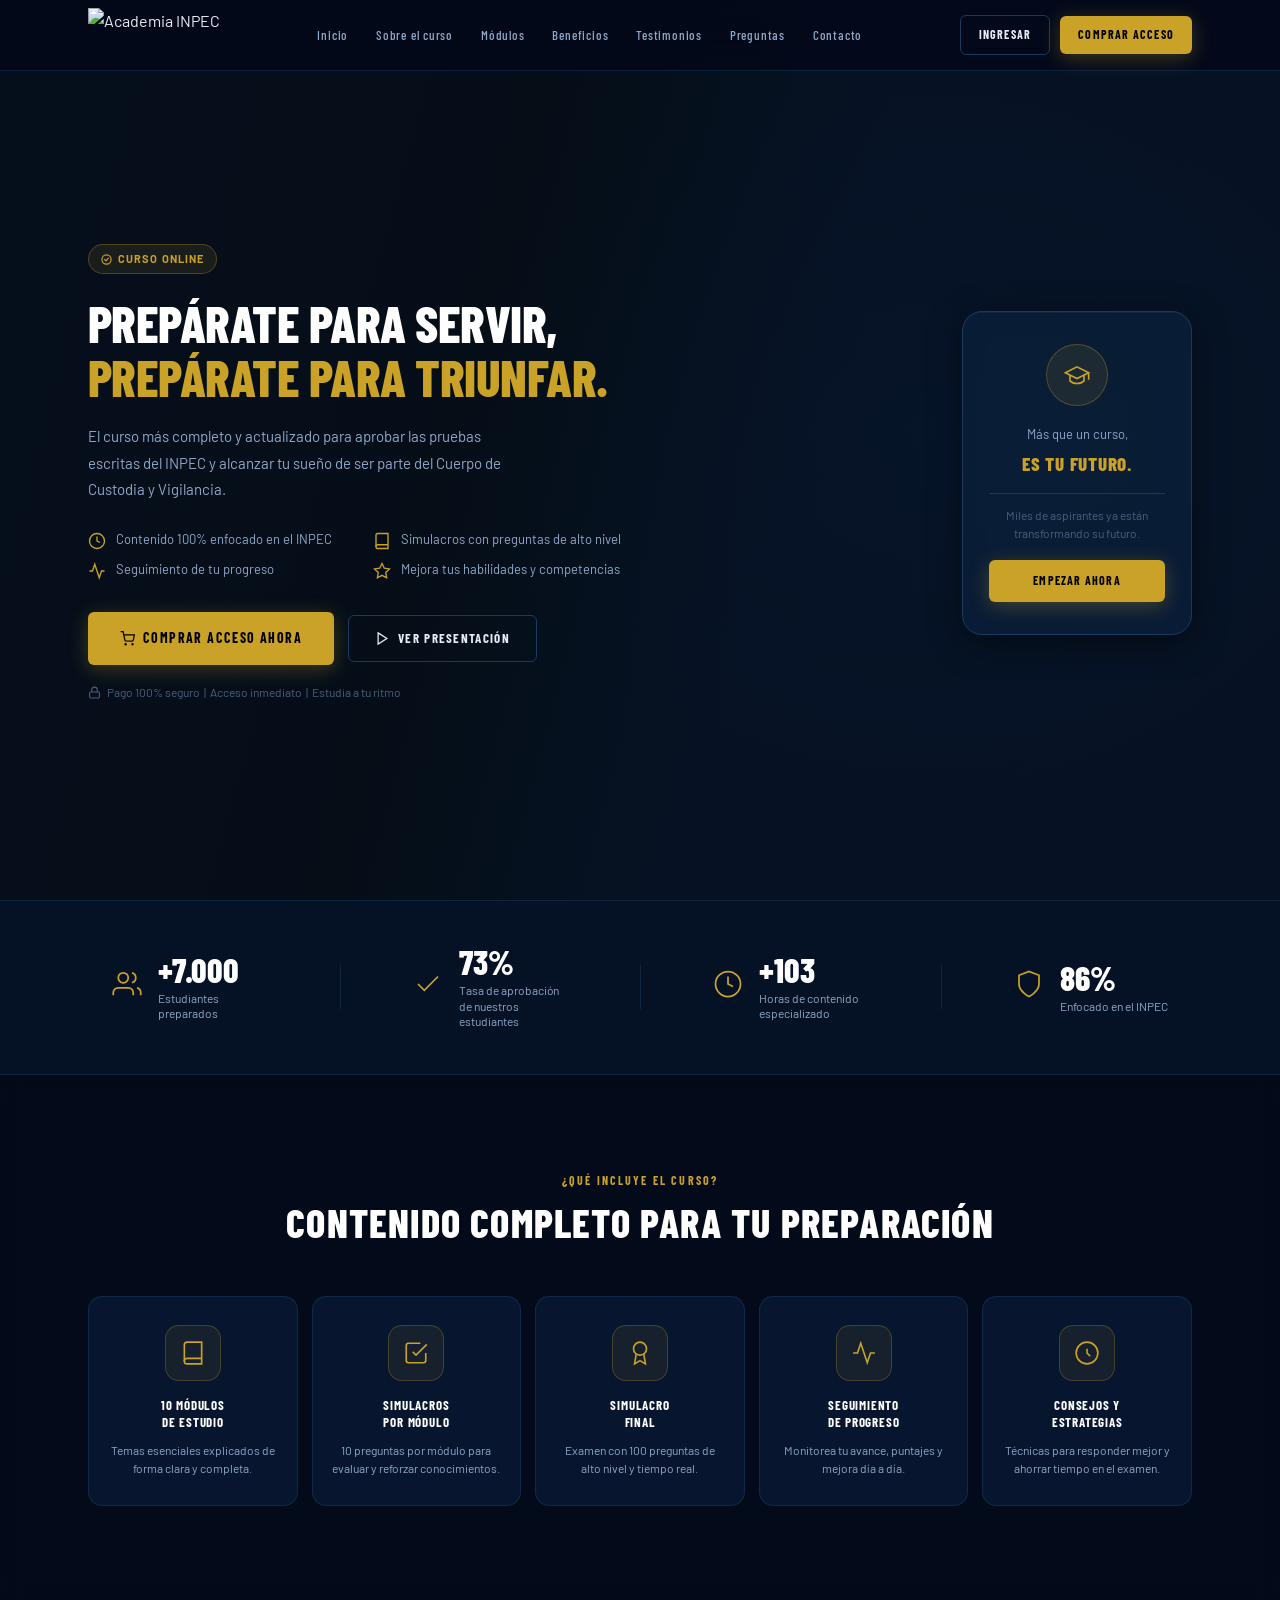
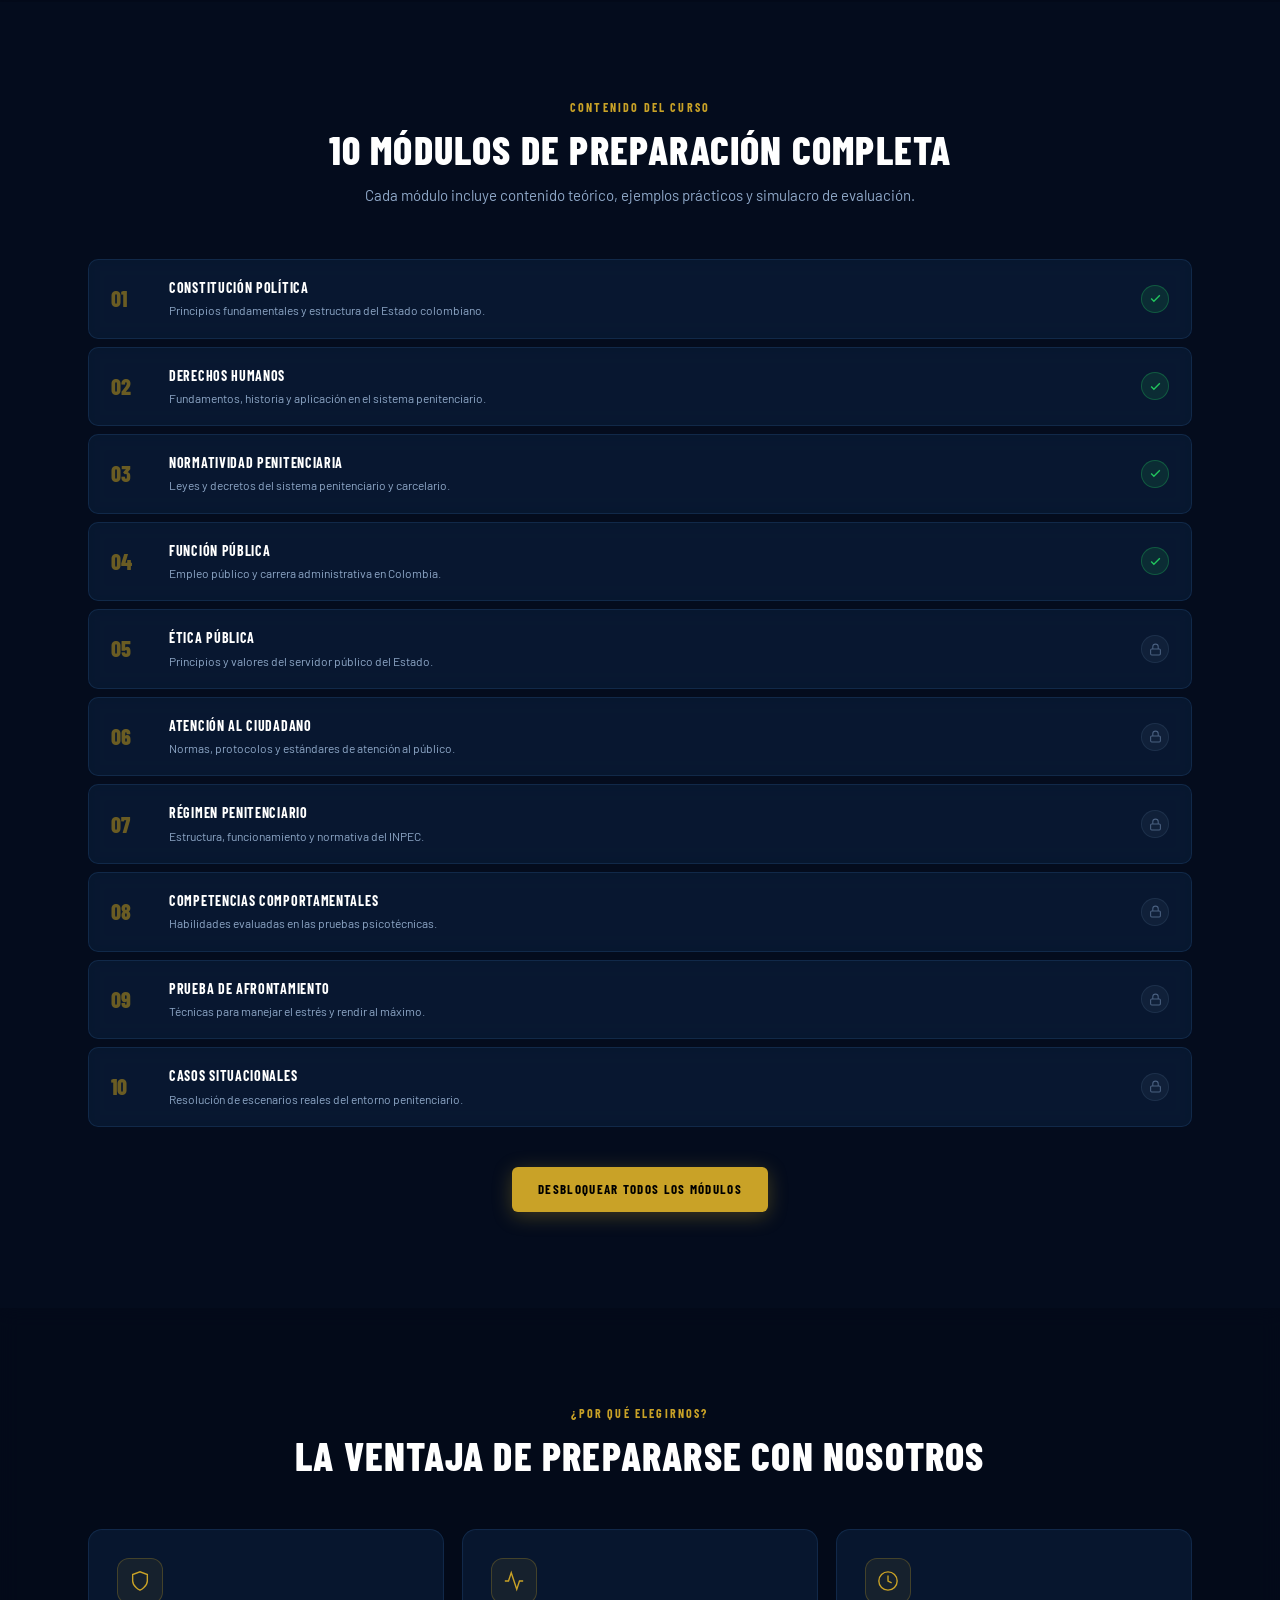
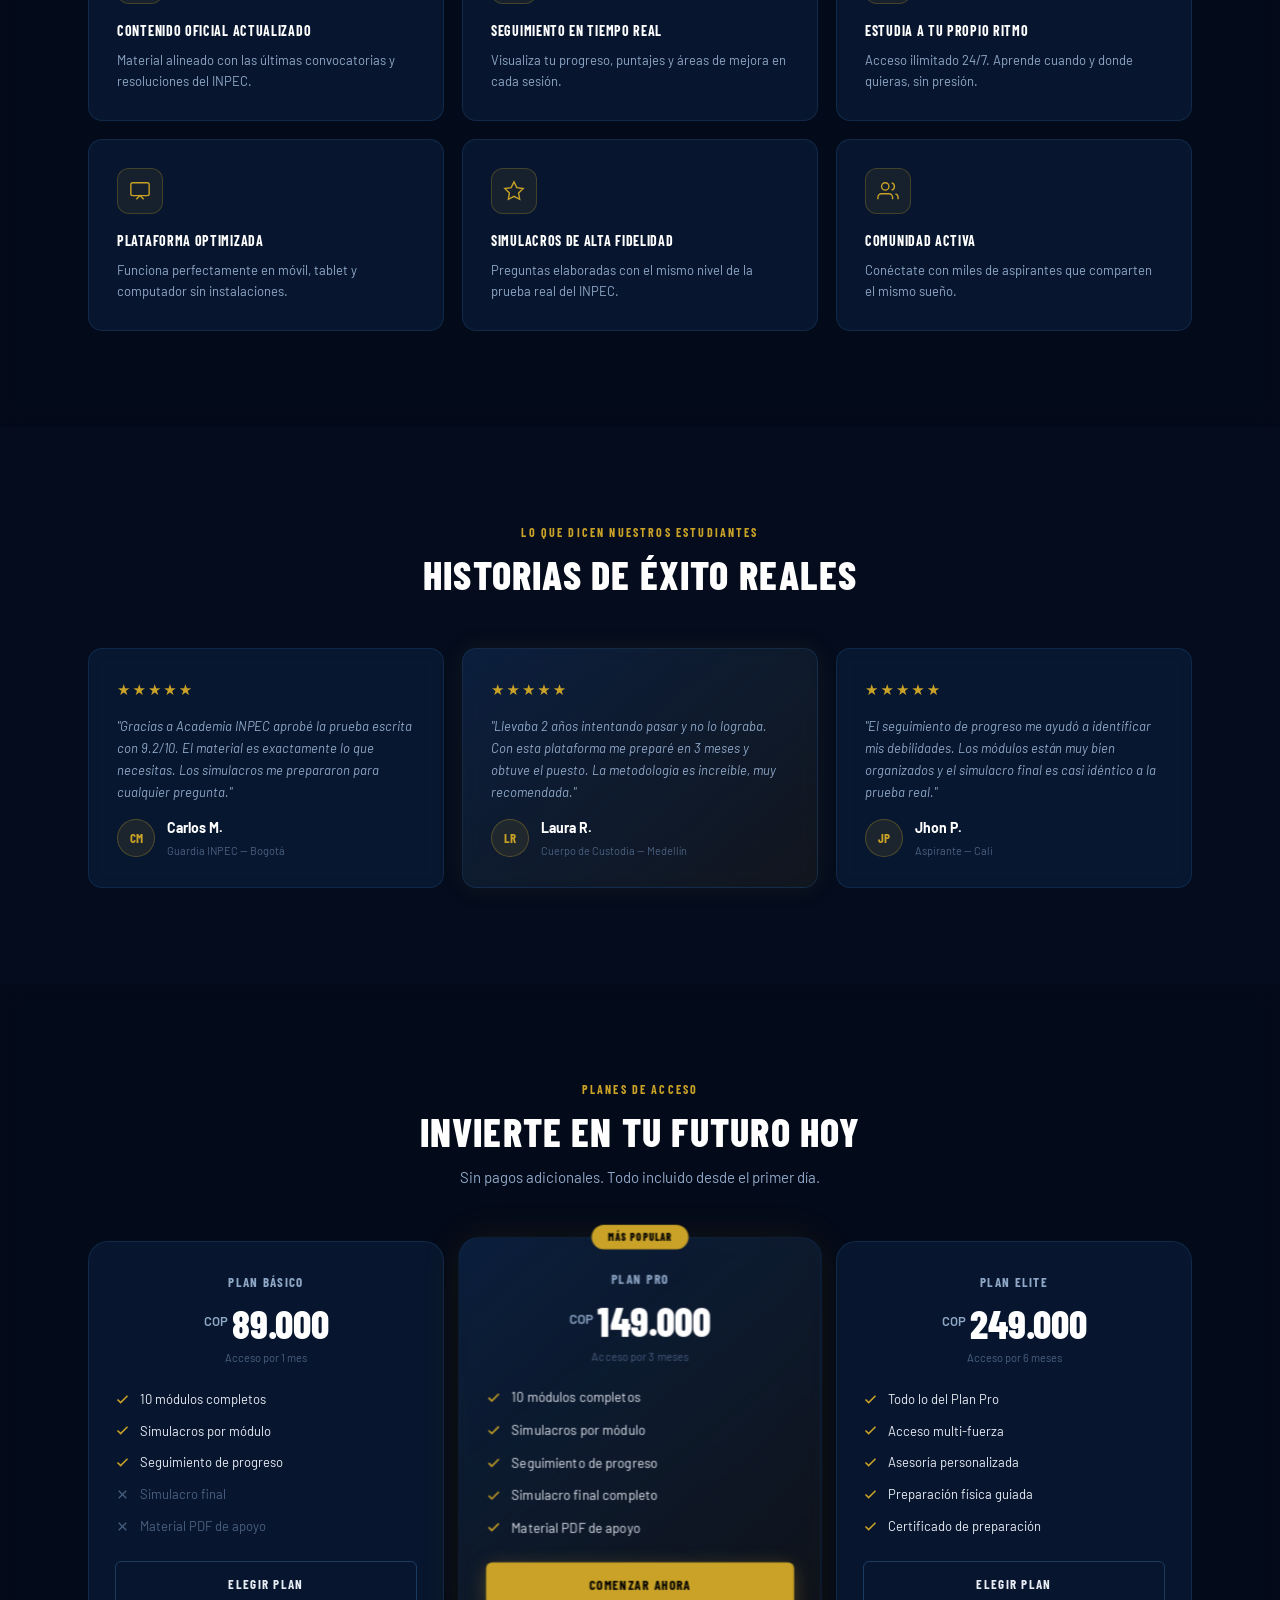
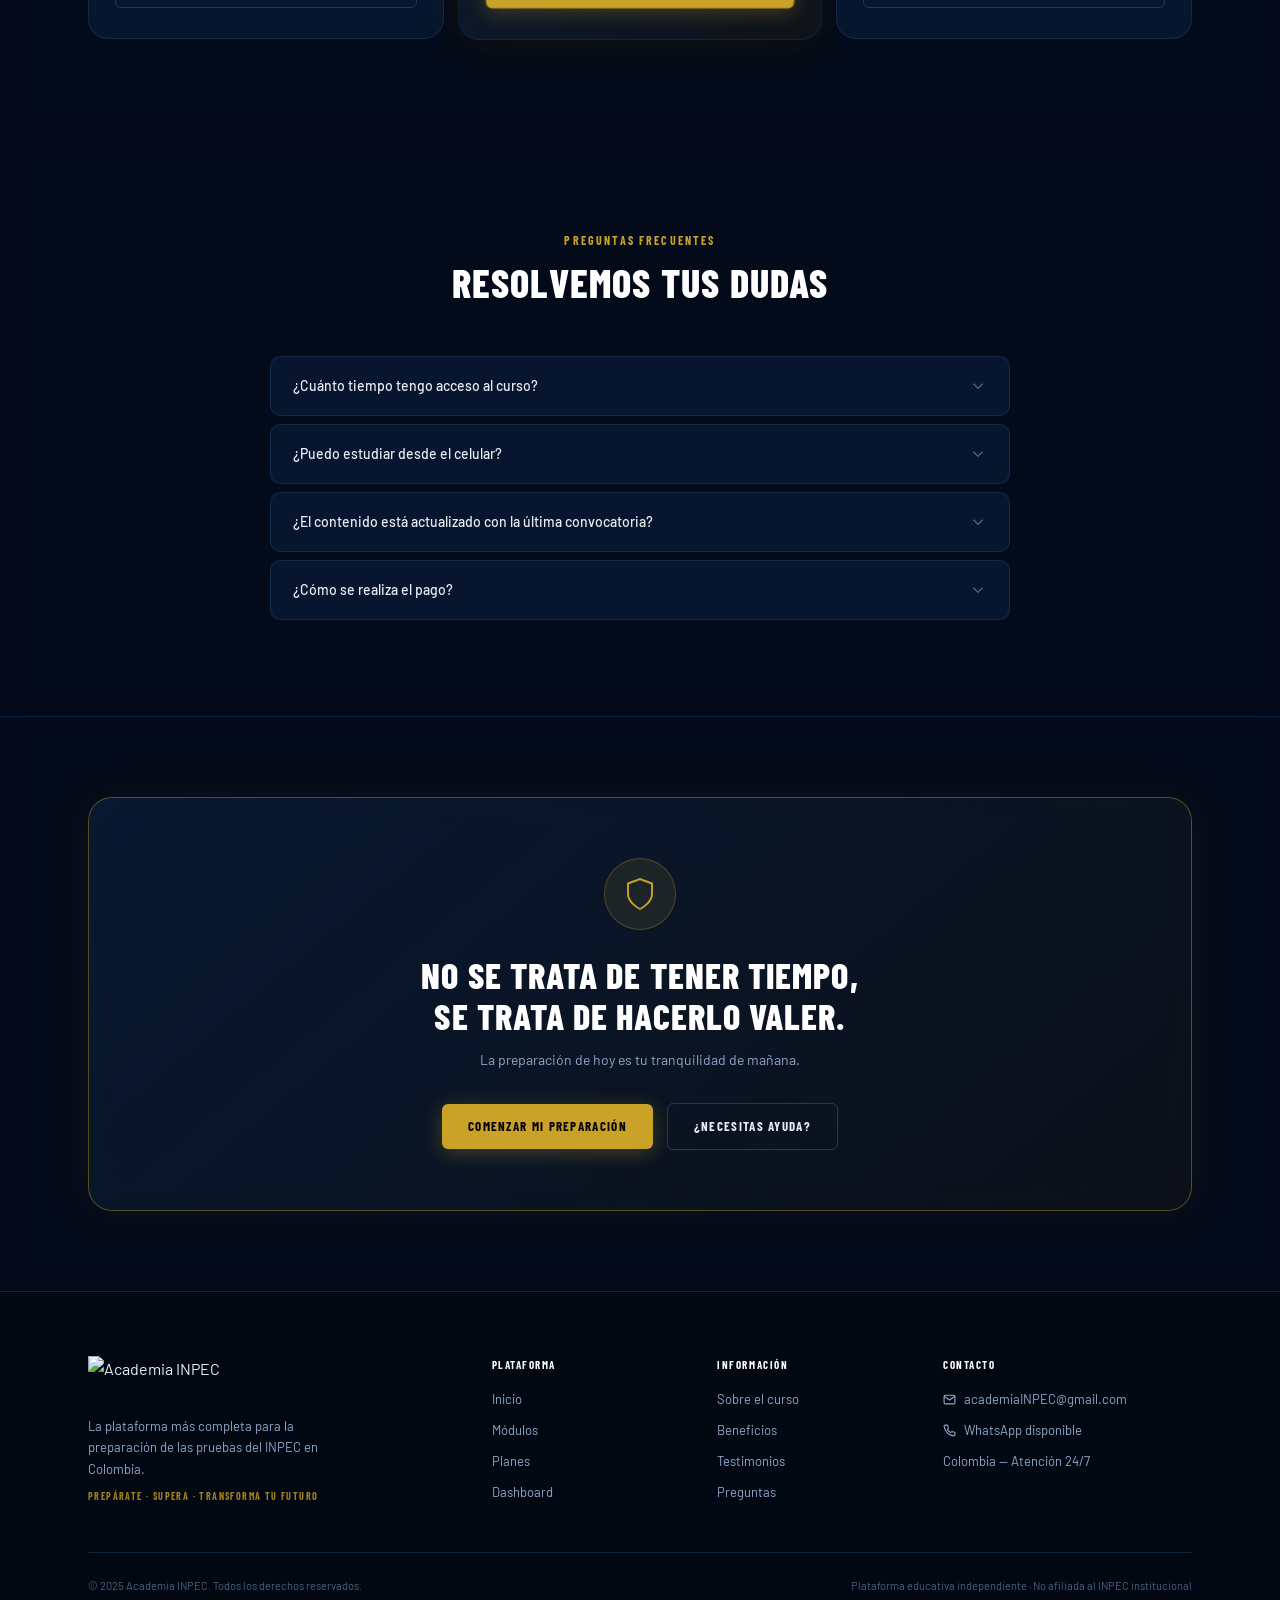
==== index.html @ 29c00654 "Add files via upload" ====
<!DOCTYPE html>
<html lang="es">
<head>
  <meta charset="UTF-8" />
  <meta name="viewport" content="width=device-width, initial-scale=1.0" />
  <title>Academia INPEC — Prepárate, Supera, Transforma tu Futuro</title>
  <link rel="preconnect" href="https://fonts.googleapis.com">
  <link href="https://fonts.googleapis.com/css2?family=Cinzel:wght@600;700;900&family=Barlow:wght@300;400;500;600;700;800&family=Barlow+Condensed:wght@500;600;700;800&display=swap" rel="stylesheet">
  <style>
/* =============================================
   RESET & BASE
   ============================================= */
*, *::before, *::after { box-sizing: border-box; margin: 0; padding: 0; }
html { scroll-behavior: smooth; }

body {
  font-family: 'Barlow', 'Segoe UI', system-ui, sans-serif;
  background-color: #040d1a;
  color: #e8edf5;
  line-height: 1.6;
  -webkit-font-smoothing: antialiased;
  overflow-x: hidden;
}

/* Capa de fondo fija — pseudo-elemento para compatibilidad total en móvil */
body::before {
  content: '';
  position: fixed;
  inset: 0;
  z-index: -1;
  background-image:
    linear-gradient(
      180deg,
      rgba(4, 9, 26, 0.72) 0%,
      rgba(6, 18, 36, 0.58) 25%,
      rgba(6, 18, 36, 0.52) 55%,
      rgba(3,  8, 18, 0.80) 100%
    ),
    url('assets/images/background-full.png');
  background-size: cover;
  background-position: center center;
  background-repeat: no-repeat;
  will-change: transform;
}

::-webkit-scrollbar { width: 6px; }
::-webkit-scrollbar-track { background: #030b17; }
::-webkit-scrollbar-thumb { background: #1a3a60; border-radius: 3px; }
::selection { background: rgba(201,162,39,0.3); color: #fff; }
a { text-decoration: none; color: inherit; }
.logo-img {
  height: 52px;
  width: auto;
  display: block;
  object-fit: contain;
  /* El logo tiene fondo negro - lo hacemos transparente con mix-blend-mode */
  
  
}
.logo-img-footer {
  height: 40px;
}

img { max-width: 100%; display: block; }

/* =============================================
   VARIABLES (inline for compatibility)
   ============================================= */
/* Paleta:
   --navy: #061224
   --gold: #c9a227
   --card: #0a1e38
   --border: #1a3a60
   --text: #e8edf5
   --muted: #8fa8c8
*/

/* =============================================
   COMPONENTES REUTILIZABLES
   ============================================= */
.container { max-width: 1200px; margin: 0 auto; padding: 0 48px; }

.btn {
  display: inline-flex;
  align-items: center;
  gap: 8px;
  font-family: 'Barlow Condensed', 'Barlow', sans-serif;
  font-weight: 700;
  font-size: 13px;
  letter-spacing: 0.1em;
  text-transform: uppercase;
  padding: 12px 26px;
  border-radius: 6px;
  border: none;
  cursor: pointer;
  transition: all 0.2s ease;
  white-space: nowrap;
}
.btn-gold {
  background: #c9a227;
  color: #000;
  box-shadow: 0 4px 20px rgba(201,162,39,0.3);
}
.btn-gold:hover {
  background: #e0b535;
  transform: translateY(-1px);
  box-shadow: 0 6px 28px rgba(201,162,39,0.45);
}
.btn-outline {
  background: transparent;
  color: #e8edf5;
  border: 1px solid #1a3a60;
}
.btn-outline:hover {
  border-color: #c9a227;
  color: #c9a227;
  background: rgba(201,162,39,0.08);
}

.badge-gold {
  display: inline-flex;
  align-items: center;
  gap: 6px;
  font-size: 11px;
  font-weight: 700;
  letter-spacing: 0.1em;
  text-transform: uppercase;
  padding: 5px 12px;
  border-radius: 20px;
  background: rgba(201,162,39,0.1);
  color: #c9a227;
  border: 1px solid rgba(201,162,39,0.3);
}

.section-label {
  font-family: 'Barlow Condensed', sans-serif;
  font-size: 12px;
  font-weight: 700;
  letter-spacing: 0.18em;
  text-transform: uppercase;
  color: #c9a227;
  display: block;
  margin-bottom: 10px;
}
.section-title {
  font-family: 'Barlow Condensed', 'Cinzel', sans-serif;
  font-size: clamp(26px, 3.5vw, 40px);
  font-weight: 800;
  text-transform: uppercase;
  letter-spacing: 0.03em;
  color: #ffffff;
  line-height: 1.1;
}
.section-sub {
  font-size: 15px;
  color: #8fa8c8;
  margin-top: 12px;
  line-height: 1.6;
}
.section-header { text-align: center; margin-bottom: 52px; }

/* Scroll reveal */
[data-animate] {
  opacity: 0;
  transform: translateY(24px);
  transition: opacity 0.55s ease, transform 0.55s ease;
}
[data-animate].visible { opacity: 1; transform: translateY(0); }

/* =============================================
   NAVBAR
   ============================================= */
#navbar {
  position: fixed;
  top: 0; left: 0; right: 0;
  z-index: 1000;
  background: rgba(5, 14, 23, 0.95);
  backdrop-filter: blur(16px);
  -webkit-backdrop-filter: blur(16px);
  border-bottom: 1px solid rgba(26,58,96,0.5);
  transition: all 0.25s ease;
}
#navbar.scrolled {
  background: #030c19;
  border-bottom-color: #1a3a60;
  box-shadow: 0 4px 32px rgba(0,0,0,0.6);
}
.nav-inner {
  display: flex;
  align-items: center;
  gap: 20px;
  height: 70px;
  width: 100%;
}

/* Logo */
.nav-logo { display: flex; align-items: center; gap: 11px; flex-shrink: 0; }
.logo-emblem {
  width: 42px; height: 42px;
  border-radius: 50%;
  border: 1.5px solid #c9a227;
  display: flex; align-items: center; justify-content: center;
  background: rgba(201,162,39,0.07);
  flex-shrink: 0;
}
.logo-words { line-height: 1; }
.logo-top {
  font-family: 'Barlow Condensed', sans-serif;
  font-size: 11px;
  font-weight: 600;
  letter-spacing: 0.12em;
  color: #8fa8c8;
  text-transform: uppercase;
  display: block;
}
.logo-main {
  font-family: 'Barlow Condensed', sans-serif;
  font-size: 20px;
  font-weight: 800;
  letter-spacing: 0.06em;
  color: #c9a227;
  text-transform: uppercase;
  display: block;
  line-height: 1;
}
.logo-sub {
  font-family: 'Barlow Condensed', sans-serif;
  font-size: 8px;
  font-weight: 600;
  letter-spacing: 0.14em;
  color: #4a6080;
  text-transform: uppercase;
  display: block;
  margin-top: 2px;
}

/* Nav links */
.nav-links {
  display: flex;
  list-style: none;
  gap: 2px;
  margin: 0 auto;
}
.nav-links a {
  font-family: 'Barlow Condensed', sans-serif;
  font-size: 13px;
  font-weight: 500;
  letter-spacing: 0.06em;
  color: #8fa8c8;
  padding: 7px 13px;
  border-radius: 5px;
  transition: all 0.2s;
  display: block;
}
.nav-links a:hover { color: #fff; background: rgba(255,255,255,0.07); }

.nav-cta { display: flex; align-items: center; gap: 10px; flex-shrink: 0; }
.nav-cta .btn { padding: 9px 18px; font-size: 12px; }

.hamburger {
  display: none;
  flex-direction: column;
  gap: 5px;
  background: none;
  border: none;
  cursor: pointer;
  padding: 8px;
  margin-left: auto;
}
.hamburger span {
  display: block; width: 22px; height: 2px;
  background: #e8edf5; border-radius: 2px; transition: all 0.25s;
}

/* =============================================
   HERO
   ============================================= */
.hero {
  position: relative;
  min-height: 100vh;
  display: flex;
  align-items: center;
  padding-top: 70px;
  background: #061224;
  overflow: hidden;
}

/* Fondo con imagen (si existe) + fallback sólido */
.hero::before {
  content: '';
  position: absolute;
  inset: 0;
  background-image: url('assets/backgrounds/hero-bg.png');
  background-size: cover;
  background-position: center right;
  background-repeat: no-repeat;
  z-index: 0;
}

/* Overlay oscuro garantizado */
.hero::after {
  content: '';
  position: absolute;
  inset: 0;
  background:
    linear-gradient(105deg,
      #050e1c 0%,
      rgba(5,14,23,0.96) 38%,
      rgba(6,18,36,0.82) 60%,
      rgba(6,18,36,0.68) 100%
    ),
    radial-gradient(ellipse 55% 65% at 72% 48%, rgba(14,50,100,0.35) 0%, transparent 65%),
    radial-gradient(ellipse 30% 40% at 8% 85%, rgba(201,162,39,0.07) 0%, transparent 55%);
  z-index: 1;
}

.hero-content {
  position: relative;
  z-index: 2;
  display: flex;
  align-items: center;
  justify-content: space-between;
  gap: 40px;
  padding-top: 56px;
  padding-bottom: 80px;
  width: 100%;
  overflow: hidden;
}

.hero-left { flex: 1; max-width: 560px; min-width: 0; }

.hero-badge { margin-bottom: 22px; }

.hero-title {
  font-family: 'Barlow Condensed', sans-serif;
  font-size: clamp(32px, 4vw, 56px);
  font-weight: 800;
  line-height: 1.05;
  letter-spacing: -0.01em;
  color: #ffffff;
  text-transform: uppercase;
  margin-bottom: 20px;
}
.hero-title .gold { color: #c9a227; }

.hero-desc {
  font-size: 15px;
  line-height: 1.75;
  color: #8fa8c8;
  max-width: 430px;
  margin-bottom: 28px;
}

.hero-features {
  display: grid;
  grid-template-columns: 1fr 1fr;
  gap: 10px;
  margin-bottom: 32px;
}
.hero-feat {
  display: flex;
  align-items: flex-start;
  gap: 10px;
  font-size: 13px;
  color: #8fa8c8;
  line-height: 1.4;
}
.hero-feat svg { flex-shrink: 0; color: #c9a227; margin-top: 2px; }

.hero-actions {
  display: flex;
  align-items: center;
  gap: 14px;
  flex-wrap: wrap;
  margin-bottom: 18px;
}
.btn-hero { padding: 15px 32px; font-size: 14px; }

.hero-trust {
  display: flex;
  align-items: center;
  gap: 6px;
  font-size: 12px;
  color: #4a6080;
}

/* Hero card derecha */
.hero-right { flex-shrink: 0; }
.hero-card {
  background: rgba(10,30,56,0.90);
  border: 1px solid #1a3a60;
  border-radius: 20px;
  padding: 32px 26px;
  width: 230px;
  text-align: center;
  backdrop-filter: blur(12px);
  box-shadow: 0 8px 32px rgba(0,0,0,0.5), inset 0 1px 0 rgba(255,255,255,0.04);
}
.hcard-icon {
  width: 62px; height: 62px;
  border-radius: 50%;
  background: rgba(201,162,39,0.1);
  border: 1px solid rgba(201,162,39,0.3);
  display: flex; align-items: center; justify-content: center;
  margin: 0 auto 18px;
}
.hcard-label { font-size: 13px; color: #8fa8c8; margin-bottom: 4px; }
.hcard-title {
  font-family: 'Barlow Condensed', sans-serif;
  font-size: 19px;
  font-weight: 800;
  color: #c9a227;
  text-transform: uppercase;
  letter-spacing: 0.04em;
  margin-bottom: 14px;
}
.hcard-sep { height: 1px; background: #1a3a60; margin-bottom: 12px; }
.hcard-sub { font-size: 12px; color: #4a6080; line-height: 1.5; margin-bottom: 18px; }

/* =============================================
   STATS BAR
   ============================================= */
.stats-bar {
  background: #081830;
  border-top: 1px solid #0f2540;
  border-bottom: 1px solid #0f2540;
  padding: 44px 0;
}
.stats-grid {
  display: flex;
  align-items: center;
  justify-content: space-around;
  gap: 24px;
  flex-wrap: wrap;
}
.stat-item { display: flex; align-items: center; gap: 16px; }
.stat-icon { flex-shrink: 0; }
.stat-num {
  display: block;
  font-family: 'Barlow Condensed', sans-serif;
  font-size: 34px;
  font-weight: 800;
  color: #ffffff;
  line-height: 1;
}
.stat-label {
  display: block;
  font-size: 12px;
  color: #8fa8c8;
  margin-top: 4px;
  max-width: 110px;
  line-height: 1.3;
}
.stat-div { width: 1px; height: 44px; background: #0f2540; }

/* =============================================
   SECCIÓN INCLUYE
   ============================================= */
.sec-includes { background: #061224; padding: 96px 0; }
.includes-grid {
  display: grid;
  grid-template-columns: repeat(5, 1fr);
  gap: 14px;
}
.inc-card {
  background: #0a1e38;
  border: 1px solid #0f2540;
  border-radius: 14px;
  padding: 28px 18px;
  text-align: center;
  transition: all 0.22s ease;
}
.inc-card:hover {
  border-color: rgba(201,162,39,0.35);
  background: #0d2444;
  transform: translateY(-4px);
  box-shadow: 0 8px 32px rgba(0,0,0,0.4);
}
.inc-icon {
  width: 56px; height: 56px;
  background: rgba(201,162,39,0.08);
  border: 1px solid rgba(201,162,39,0.25);
  border-radius: 14px;
  display: flex; align-items: center; justify-content: center;
  margin: 0 auto 16px;
}
.inc-title {
  font-family: 'Barlow Condensed', sans-serif;
  font-size: 13px;
  font-weight: 700;
  text-transform: uppercase;
  letter-spacing: 0.06em;
  color: #ffffff;
  line-height: 1.3;
  margin-bottom: 10px;
}
.inc-desc { font-size: 12px; color: #8fa8c8; line-height: 1.5; }

/* =============================================
   MÓDULOS
   ============================================= */
.sec-modules { background: #081830; padding: 96px 0; }
.modules-list { display: flex; flex-direction: column; gap: 8px; margin-bottom: 40px; }
.mod-row {
  display: flex;
  align-items: center;
  gap: 20px;
  background: #0a1e38;
  border: 1px solid #0f2540;
  border-radius: 10px;
  padding: 17px 22px;
  transition: all 0.2s ease;
}
.mod-row:hover { border-color: #1a3a60; background: #0d2444; transform: translateX(4px); }
.mod-n {
  font-family: 'Barlow Condensed', sans-serif;
  font-size: 22px;
  font-weight: 800;
  color: #a0811e;
  opacity: 0.65;
  min-width: 38px;
}
.mod-info { flex: 1; }
.mod-info h4 {
  font-family: 'Barlow Condensed', sans-serif;
  font-size: 14px;
  font-weight: 700;
  text-transform: uppercase;
  letter-spacing: 0.05em;
  color: #ffffff;
  margin-bottom: 2px;
}
.mod-info p { font-size: 12px; color: #8fa8c8; }
.mod-dot {
  width: 28px; height: 28px;
  border-radius: 50%;
  display: flex; align-items: center; justify-content: center;
  flex-shrink: 0;
}
.mod-dot.done { background: rgba(34,197,94,0.12); border: 1px solid rgba(34,197,94,0.3); color: #22c55e; }
.mod-dot.lock { background: rgba(74,96,128,0.12); border: 1px solid rgba(74,96,128,0.25); color: #4a6080; }
.modules-cta { text-align: center; }

/* =============================================
   BENEFICIOS
   ============================================= */
.sec-benefits { background: #061224; padding: 96px 0; }
.benefits-grid { display: grid; grid-template-columns: repeat(3, 1fr); gap: 18px; }
.ben-card {
  background: #0a1e38;
  border: 1px solid #0f2540;
  border-radius: 14px;
  padding: 28px;
  transition: all 0.22s ease;
}
.ben-card:hover {
  border-color: rgba(201,162,39,0.3);
  transform: translateY(-3px);
  box-shadow: 0 8px 28px rgba(0,0,0,0.4);
}
.ben-icon {
  width: 46px; height: 46px;
  background: rgba(201,162,39,0.08);
  border: 1px solid rgba(201,162,39,0.25);
  border-radius: 12px;
  display: flex; align-items: center; justify-content: center;
  margin-bottom: 16px;
}
.ben-card h4 {
  font-family: 'Barlow Condensed', sans-serif;
  font-size: 14px;
  font-weight: 700;
  text-transform: uppercase;
  letter-spacing: 0.05em;
  color: #ffffff;
  margin-bottom: 8px;
}
.ben-card p { font-size: 13px; color: #8fa8c8; line-height: 1.6; }

/* =============================================
   TESTIMONIOS
   ============================================= */
.sec-test { background: #081830; padding: 96px 0; }
.test-grid { display: grid; grid-template-columns: repeat(3, 1fr); gap: 18px; }
.test-card {
  background: #0a1e38;
  border: 1px solid #0f2540;
  border-radius: 14px;
  padding: 28px;
  display: flex;
  flex-direction: column;
  gap: 14px;
  transition: all 0.22s;
}
.test-card.feat {
  border-color: rgba(201,162,39,0.5);
  background: linear-gradient(140deg, #0d2444, rgba(201,162,39,0.05));
  box-shadow: 0 0 28px rgba(201,162,39,0.08);
}
.test-stars { font-size: 15px; color: #c9a227; letter-spacing: 2px; }
.test-txt { font-size: 13px; color: #8fa8c8; line-height: 1.7; font-style: italic; flex: 1; }
.test-auth { display: flex; align-items: center; gap: 12px; }
.test-av {
  width: 38px; height: 38px;
  border-radius: 50%;
  background: rgba(201,162,39,0.1);
  border: 1px solid rgba(201,162,39,0.3);
  display: flex; align-items: center; justify-content: center;
  font-family: 'Barlow Condensed', sans-serif;
  font-weight: 700;
  font-size: 13px;
  color: #c9a227;
  flex-shrink: 0;
}
.test-auth strong { display: block; font-size: 14px; color: #fff; }
.test-auth span { display: block; font-size: 11px; color: #4a6080; margin-top: 2px; }

/* =============================================
   PRECIOS
   ============================================= */
.sec-precios { background: #061224; padding: 96px 0; }
.precios-grid { display: grid; grid-template-columns: repeat(3, 1fr); gap: 18px; align-items: start; }
.prec-card {
  background: #0a1e38;
  border: 1px solid #0f2540;
  border-radius: 20px;
  padding: 30px 26px;
  position: relative;
  transition: all 0.22s;
}
.prec-card:hover { border-color: #1a3a60; transform: translateY(-4px); box-shadow: 0 12px 40px rgba(0,0,0,0.4); }
.prec-card.feat {
  border-color: #c9a227;
  background: linear-gradient(160deg, #0d2444, rgba(201,162,39,0.06));
  box-shadow: 0 0 40px rgba(201,162,39,0.1), 0 8px 32px rgba(0,0,0,0.4);
  transform: scale(1.02);
}
.prec-card.feat:hover { transform: scale(1.02) translateY(-4px); }
.prec-badge {
  position: absolute; top: -13px; left: 50%; transform: translateX(-50%);
  background: #c9a227; color: #000;
  font-family: 'Barlow Condensed', sans-serif;
  font-size: 10px; font-weight: 800;
  letter-spacing: 0.1em; text-transform: uppercase;
  padding: 4px 16px; border-radius: 20px;
  white-space: nowrap;
}
.prec-head { text-align: center; margin-bottom: 22px; }
.prec-name {
  font-family: 'Barlow Condensed', sans-serif;
  font-size: 13px; font-weight: 700;
  text-transform: uppercase; letter-spacing: 0.1em;
  color: #8fa8c8; margin-bottom: 10px;
}
.prec-price {
  display: flex; align-items: flex-start; justify-content: center; gap: 4px;
}
.prec-cur { font-size: 13px; font-weight: 600; color: #8fa8c8; margin-top: 8px; }
.prec-num {
  font-family: 'Barlow Condensed', sans-serif;
  font-size: 40px; font-weight: 800; color: #fff; line-height: 1;
}
.prec-period { font-size: 11px; color: #4a6080; margin-top: 6px; }
.prec-feats { list-style: none; display: flex; flex-direction: column; gap: 11px; margin-bottom: 24px; }
.prec-feats li { display: flex; align-items: center; gap: 10px; font-size: 13px; color: #e8edf5; }
.prec-feats li.off { color: #4a6080; }
.prec-btn { width: 100%; justify-content: center; }

/* =============================================
   FAQ
   ============================================= */
.sec-faq { background: #081830; padding: 96px 0; }
.faq-list { max-width: 740px; margin: 0 auto; display: flex; flex-direction: column; gap: 8px; }
.faq-item {
  background: #0a1e38;
  border: 1px solid #0f2540;
  border-radius: 10px;
  overflow: hidden;
  transition: border-color 0.2s;
}
.faq-item.open { border-color: #1a3a60; }
.faq-btn {
  width: 100%;
  display: flex; align-items: center; justify-content: space-between;
  gap: 16px;
  background: none; border: none;
  color: #e8edf5;
  font-family: 'Barlow', sans-serif;
  font-size: 14px; font-weight: 500;
  text-align: left;
  padding: 20px 22px;
  cursor: pointer;
  transition: color 0.2s;
}
.faq-btn:hover { color: #fff; }
.faq-item.open .faq-btn { color: #c9a227; }
.faq-arr { flex-shrink: 0; color: #4a6080; transition: transform 0.3s, color 0.2s; }
.faq-item.open .faq-arr { transform: rotate(180deg); color: #c9a227; }
.faq-ans {
  max-height: 0;
  overflow: hidden;
  transition: max-height 0.38s ease, padding 0.25s;
}
.faq-item.open .faq-ans { max-height: 160px; padding: 0 22px 20px; }
.faq-ans p { font-size: 13px; color: #8fa8c8; line-height: 1.7; }

/* =============================================
   CTA FINAL
   ============================================= */
.sec-cta-final {
  padding: 80px 0;
  background: #061224;
  border-top: 1px solid #0f2540;
}
.cta-box {
  background: linear-gradient(140deg, #0a1e38, rgba(201,162,39,0.05));
  border: 1px solid rgba(201,162,39,0.4);
  border-radius: 24px;
  padding: 60px 48px;
  text-align: center;
  box-shadow: 0 0 48px rgba(201,162,39,0.07);
}
.cta-ico {
  width: 72px; height: 72px;
  background: rgba(201,162,39,0.1);
  border: 1px solid rgba(201,162,39,0.3);
  border-radius: 50%;
  display: flex; align-items: center; justify-content: center;
  margin: 0 auto 24px;
}
.cta-box h2 {
  font-family: 'Barlow Condensed', sans-serif;
  font-size: clamp(22px, 3vw, 36px);
  font-weight: 800;
  text-transform: uppercase;
  letter-spacing: 0.03em;
  color: #fff;
  line-height: 1.15;
  margin-bottom: 12px;
}
.cta-box p { font-size: 14px; color: #8fa8c8; margin-bottom: 32px; }
.cta-acts { display: flex; align-items: center; justify-content: center; gap: 14px; flex-wrap: wrap; }

/* =============================================
   FOOTER
   ============================================= */
.footer {
  background: #030b17;
  border-top: 1px solid #0f2540;
  padding: 64px 0 32px;
}
.footer-grid {
  display: grid;
  grid-template-columns: 2fr 1fr 1fr 1.4fr;
  gap: 48px;
  margin-bottom: 48px;
}
.footer-brand {}
.footer-desc { font-size: 13px; color: #8fa8c8; line-height: 1.65; margin: 16px 0 8px; max-width: 260px; }
.footer-tag {
  font-family: 'Barlow Condensed', sans-serif;
  font-size: 10px; font-weight: 700;
  letter-spacing: 0.14em; text-transform: uppercase;
  color: #a0811e;
}
.footer-col h5 {
  font-family: 'Barlow Condensed', sans-serif;
  font-size: 11px; font-weight: 700;
  letter-spacing: 0.14em; text-transform: uppercase;
  color: #fff;
  margin-bottom: 16px;
}
.footer-col ul { list-style: none; display: flex; flex-direction: column; gap: 10px; }
.footer-col ul li { display: flex; align-items: center; gap: 8px; font-size: 13px; color: #8fa8c8; }
.footer-col a { color: #8fa8c8; transition: color 0.2s; }
.footer-col a:hover { color: #c9a227; }
.footer-bot {
  border-top: 1px solid #0f2540;
  padding-top: 24px;
  display: flex;
  justify-content: space-between;
  align-items: center;
  gap: 16px;
  flex-wrap: wrap;
}
.footer-bot p { font-size: 11px; color: #4a6080; }

/* =============================================
   RESPONSIVE
   ============================================= */
@media (max-width: 1100px) {
  .includes-grid { grid-template-columns: repeat(3, 1fr); }
  .benefits-grid { grid-template-columns: repeat(2, 1fr); }
  .nav-links { display: none; }
  .hero-title { font-size: clamp(30px, 3.5vw, 48px); }
  .hero-card { width: 200px; }
}
@media (max-width: 860px) {
  .container { padding: 0 24px; }
  .hero-content { flex-direction: column; }
  .hero-left { max-width: 100%; }
  .hero-right { display: none; }
  .hero-title { font-size: 40px; }
  .hero-desc, .hero-actions, .hero-trust { max-width: 100%; }
  .stats-grid { justify-content: center; }
  .stat-div { display: none; }
  .precios-grid { grid-template-columns: 1fr; max-width: 380px; margin: 0 auto; }
  .prec-card.feat { transform: none; }
  .test-grid { grid-template-columns: 1fr; max-width: 460px; margin: 0 auto; }
  .footer-grid { grid-template-columns: 1fr 1fr; }
  .footer-brand { grid-column: span 2; }
}
@media (max-width: 680px) {
  .includes-grid { grid-template-columns: 1fr 1fr; }
  .benefits-grid { grid-template-columns: 1fr; }
  .nav-cta { display: none; }
  .hamburger { display: flex; }
  .footer-grid { grid-template-columns: 1fr; }
  .footer-brand { grid-column: span 1; }
  .footer-bot { flex-direction: column; text-align: center; }
  .cta-box { padding: 40px 22px; }
  #nav-menu {
    position: fixed;
    top: 70px; left: 0; right: 0;
    background: rgba(3,11,23,0.98);
    backdrop-filter: blur(12px);
    padding: 20px 24px;
    display: flex;
    flex-direction: column;
    gap: 4px;
    transform: translateY(-110%);
    opacity: 0;
    transition: all 0.3s ease;
    border-bottom: 1px solid #0f2540;
  }
  #nav-menu.open { transform: translateY(0); opacity: 1; }
  #nav-menu a { padding: 12px 14px; font-size: 15px; }
}
@media (max-width: 480px) {
  .includes-grid { grid-template-columns: 1fr; }
  .hero-title { font-size: 34px; }
  .hero-features { grid-template-columns: 1fr; }
}
  
/* =============================================
   FONDO GLOBAL — capas semitransparentes
   para dejar visible background-full.png
   ============================================= */
.stats-bar {
  background: rgba(8, 24, 48, 0.62) !important;
  backdrop-filter: blur(14px);
  -webkit-backdrop-filter: blur(14px);
}

.sec-includes,
.sec-benefits,
.sec-precios,
.sec-faq,
.sec-cta-final {
  background: rgba(4, 9, 26, 0.60) !important;
  backdrop-filter: blur(10px);
  -webkit-backdrop-filter: blur(10px);
}

.sec-modules,
.sec-test {
  background: rgba(6, 14, 32, 0.64) !important;
  backdrop-filter: blur(10px);
  -webkit-backdrop-filter: blur(10px);
}

.inc-card,
.ben-card,
.test-card,
.prec-card,
.mod-row,
.faq-item {
  background: rgba(10, 30, 56, 0.72) !important;
  backdrop-filter: blur(8px);
  -webkit-backdrop-filter: blur(8px);
  border-color: rgba(26, 58, 96, 0.55) !important;
}

.test-card.feat,
.prec-card.feat {
  background: linear-gradient(
    140deg,
    rgba(13, 36, 68, 0.82),
    rgba(201, 162, 39, 0.07)
  ) !important;
}

.cta-box {
  background: linear-gradient(
    140deg,
    rgba(10, 30, 56, 0.78),
    rgba(201, 162, 39, 0.05)
  ) !important;
  backdrop-filter: blur(14px);
  -webkit-backdrop-filter: blur(14px);
}

#navbar {
  background: rgba(4, 9, 26, 0.88) !important;
  backdrop-filter: blur(22px) !important;
  -webkit-backdrop-filter: blur(22px) !important;
}

.footer {
  background: rgba(3, 8, 18, 0.90) !important;
  backdrop-filter: blur(18px);
  -webkit-backdrop-filter: blur(18px);
}
</style>
</head>
<body>

<!-- NAVBAR -->
<nav id="navbar">
  <div class="container nav-inner">
    <a href="index.html" class="nav-logo"><img src="assets/logos/logo.png" alt="Academia INPEC" style="height:54px;width:auto;display:block;object-fit:contain;"></a>

    <ul class="nav-links" id="nav-menu">
      <li><a href="#inicio">Inicio</a></li>
      <li><a href="#sobre">Sobre el curso</a></li>
      <li><a href="#modulos">Módulos</a></li>
      <li><a href="#beneficios">Beneficios</a></li>
      <li><a href="#testimonios">Testimonios</a></li>
      <li><a href="#preguntas">Preguntas</a></li>
      <li><a href="#contacto">Contacto</a></li>
    </ul>

    <div class="nav-cta">
      <a href="dashboard/index.html" class="btn btn-outline">Ingresar</a>
      <a href="#precios" class="btn btn-gold">Comprar acceso</a>
    </div>

    <button class="hamburger" id="menu-toggle" aria-label="Menú">
      <span></span><span></span><span></span>
    </button>
  </div>
</nav>

<!-- HERO -->
<section class="hero" id="inicio">
  <div class="container hero-content">
    <div class="hero-left">
      <div class="badge-gold hero-badge">
        <svg width="11" height="11" viewBox="0 0 12 12" fill="none"><circle cx="6" cy="6" r="5" stroke="currentColor" stroke-width="1.3"/><polyline points="4,6 5.5,7.5 8,4.5" stroke="currentColor" stroke-width="1.3" fill="none" stroke-linecap="round"/></svg>
        Curso Online
      </div>

      <h1 class="hero-title">
        Prepárate para servir,<br>
        <span class="gold">Prepárate para triunfar.</span>
      </h1>

      <p class="hero-desc">
        El curso más completo y actualizado para aprobar las pruebas escritas del INPEC y alcanzar tu sueño de ser parte del Cuerpo de Custodia y Vigilancia.
      </p>

      <div class="hero-features">
        <div class="hero-feat">
          <svg width="18" height="18" viewBox="0 0 24 24" fill="none" stroke="currentColor" stroke-width="1.8"><circle cx="12" cy="12" r="10"/><polyline points="12,6 12,12 16,14"/></svg>
          Contenido 100% enfocado en el INPEC
        </div>
        <div class="hero-feat">
          <svg width="18" height="18" viewBox="0 0 24 24" fill="none" stroke="currentColor" stroke-width="1.8"><path d="M4 19.5A2.5 2.5 0 0 1 6.5 17H20"/><path d="M6.5 2H20v20H6.5A2.5 2.5 0 0 1 4 19.5v-15A2.5 2.5 0 0 1 6.5 2z"/></svg>
          Simulacros con preguntas de alto nivel
        </div>
        <div class="hero-feat">
          <svg width="18" height="18" viewBox="0 0 24 24" fill="none" stroke="currentColor" stroke-width="1.8"><polyline points="22,12 18,12 15,21 9,3 6,12 2,12"/></svg>
          Seguimiento de tu progreso
        </div>
        <div class="hero-feat">
          <svg width="18" height="18" viewBox="0 0 24 24" fill="none" stroke="currentColor" stroke-width="1.8"><polygon points="12,2 15.09,8.26 22,9.27 17,14.14 18.18,21.02 12,17.77 5.82,21.02 7,14.14 2,9.27 8.91,8.26 12,2"/></svg>
          Mejora tus habilidades y competencias
        </div>
      </div>

      <div class="hero-actions">
        <a href="#precios" class="btn btn-gold btn-hero">
          <svg width="15" height="15" viewBox="0 0 24 24" fill="none" stroke="currentColor" stroke-width="2"><circle cx="9" cy="21" r="1"/><circle cx="20" cy="21" r="1"/><path d="M1 1h4l2.68 13.39a2 2 0 0 0 2 1.61h9.72a2 2 0 0 0 2-1.61L23 6H6"/></svg>
          Comprar acceso ahora
        </a>
        <a href="#sobre" class="btn btn-outline">
          <svg width="15" height="15" viewBox="0 0 24 24" fill="none" stroke="currentColor" stroke-width="2"><polygon points="5,3 19,12 5,21"/></svg>
          Ver presentación
        </a>
      </div>

      <p class="hero-trust">
        <svg width="13" height="13" viewBox="0 0 24 24" fill="none" stroke="currentColor" stroke-width="2"><rect x="3" y="11" width="18" height="11" rx="2"/><path d="M7 11V7a5 5 0 0 1 10 0v4"/></svg>
        Pago 100% seguro &nbsp;|&nbsp; Acceso inmediato &nbsp;|&nbsp; Estudia a tu ritmo
      </p>
    </div>

    <div class="hero-right">
      <div class="hero-card">
        <div class="hcard-icon">
          <svg width="28" height="28" viewBox="0 0 24 24" fill="none" stroke="#c9a227" stroke-width="1.4"><path d="M22 10v6M2 10l10-5 10 5-10 5z"/><path d="M6 12v5c3 3 9 3 12 0v-5"/></svg>
        </div>
        <p class="hcard-label">Más que un curso,</p>
        <p class="hcard-title">es tu futuro.</p>
        <div class="hcard-sep"></div>
        <p class="hcard-sub">Miles de aspirantes ya están transformando su futuro.</p>
        <a href="#precios" class="btn btn-gold" style="width:100%;justify-content:center;font-size:12px;padding:11px 20px">Empezar ahora</a>
      </div>
    </div>
  </div>
</section>

<!-- STATS -->
<section class="stats-bar">
  <div class="container stats-grid">
    <div class="stat-item">
      <div class="stat-icon">
        <svg width="30" height="30" viewBox="0 0 24 24" fill="none" stroke="#c9a227" stroke-width="1.4"><path d="M17 21v-2a4 4 0 0 0-4-4H5a4 4 0 0 0-4 4v2"/><circle cx="9" cy="7" r="4"/><path d="M23 21v-2a4 4 0 0 0-3-3.87M16 3.13a4 4 0 0 1 0 7.75"/></svg>
      </div>
      <div>
        <span class="stat-num" data-counter data-target="8000" data-prefix="+">+0</span>
        <span class="stat-label">Estudiantes preparados</span>
      </div>
    </div>
    <div class="stat-div"></div>
    <div class="stat-item">
      <div class="stat-icon">
        <svg width="30" height="30" viewBox="0 0 24 24" fill="none" stroke="#c9a227" stroke-width="1.4"><polyline points="20,6 9,17 4,12"/></svg>
      </div>
      <div>
        <span class="stat-num" data-counter data-target="85" data-suffix="%">0%</span>
        <span class="stat-label">Tasa de aprobación de nuestros estudiantes</span>
      </div>
    </div>
    <div class="stat-div"></div>
    <div class="stat-item">
      <div class="stat-icon">
        <svg width="30" height="30" viewBox="0 0 24 24" fill="none" stroke="#c9a227" stroke-width="1.4"><circle cx="12" cy="12" r="10"/><polyline points="12,6 12,12 16,14"/></svg>
      </div>
      <div>
        <span class="stat-num" data-counter data-target="120" data-prefix="+">+0</span>
        <span class="stat-label">Horas de contenido especializado</span>
      </div>
    </div>
    <div class="stat-div"></div>
    <div class="stat-item">
      <div class="stat-icon">
        <svg width="30" height="30" viewBox="0 0 24 24" fill="none" stroke="#c9a227" stroke-width="1.4"><path d="M12 22s8-4 8-10V5l-8-3-8 3v7c0 6 8 10 8 10z"/></svg>
      </div>
      <div>
        <span class="stat-num" data-counter data-target="100" data-suffix="%">0%</span>
        <span class="stat-label">Enfocado en el INPEC</span>
      </div>
    </div>
  </div>
</section>

<!-- QUÉ INCLUYE -->
<section class="sec-includes" id="sobre">
  <div class="container">
    <div class="section-header" data-animate>
      <span class="section-label">¿Qué incluye el curso?</span>
      <h2 class="section-title">Contenido completo para tu preparación</h2>
    </div>
    <div class="includes-grid">
      <div class="inc-card" data-animate data-delay="0">
        <div class="inc-icon"><svg width="26" height="26" viewBox="0 0 24 24" fill="none" stroke="#c9a227" stroke-width="1.5"><path d="M4 19.5A2.5 2.5 0 0 1 6.5 17H20"/><path d="M6.5 2H20v20H6.5A2.5 2.5 0 0 1 4 19.5v-15A2.5 2.5 0 0 1 6.5 2z"/></svg></div>
        <div class="inc-title">10 Módulos<br>de Estudio</div>
        <p class="inc-desc">Temas esenciales explicados de forma clara y completa.</p>
      </div>
      <div class="inc-card" data-animate data-delay="70">
        <div class="inc-icon"><svg width="26" height="26" viewBox="0 0 24 24" fill="none" stroke="#c9a227" stroke-width="1.5"><polyline points="9,11 12,14 22,4"/><path d="M21 12v7a2 2 0 0 1-2 2H5a2 2 0 0 1-2-2V5a2 2 0 0 1 2-2h11"/></svg></div>
        <div class="inc-title">Simulacros<br>por Módulo</div>
        <p class="inc-desc">10 preguntas por módulo para evaluar y reforzar conocimientos.</p>
      </div>
      <div class="inc-card" data-animate data-delay="140">
        <div class="inc-icon"><svg width="26" height="26" viewBox="0 0 24 24" fill="none" stroke="#c9a227" stroke-width="1.5"><circle cx="12" cy="8" r="6"/><path d="M15.477 12.89L17 22l-5-3-5 3 1.523-9.11"/></svg></div>
        <div class="inc-title">Simulacro<br>Final</div>
        <p class="inc-desc">Examen con 100 preguntas de alto nivel y tiempo real.</p>
      </div>
      <div class="inc-card" data-animate data-delay="210">
        <div class="inc-icon"><svg width="26" height="26" viewBox="0 0 24 24" fill="none" stroke="#c9a227" stroke-width="1.5"><polyline points="22,12 18,12 15,21 9,3 6,12 2,12"/></svg></div>
        <div class="inc-title">Seguimiento<br>de Progreso</div>
        <p class="inc-desc">Monitorea tu avance, puntajes y mejora día a día.</p>
      </div>
      <div class="inc-card" data-animate data-delay="280">
        <div class="inc-icon"><svg width="26" height="26" viewBox="0 0 24 24" fill="none" stroke="#c9a227" stroke-width="1.5"><circle cx="12" cy="12" r="10"/><path d="M12 8v4l3 3"/></svg></div>
        <div class="inc-title">Consejos y<br>Estrategias</div>
        <p class="inc-desc">Técnicas para responder mejor y ahorrar tiempo en el examen.</p>
      </div>
    </div>
  </div>
</section>

<!-- MÓDULOS -->
<section class="sec-modules" id="modulos">
  <div class="container">
    <div class="section-header" data-animate>
      <span class="section-label">Contenido del curso</span>
      <h2 class="section-title">10 Módulos de preparación completa</h2>
      <p class="section-sub">Cada módulo incluye contenido teórico, ejemplos prácticos y simulacro de evaluación.</p>
    </div>
    <div class="modules-list">
      <div class="mod-row" data-animate data-delay="0">
        <span class="mod-n">01</span>
        <div class="mod-info"><h4>Constitución Política</h4><p>Principios fundamentales y estructura del Estado colombiano.</p></div>
        <div class="mod-dot done"><svg width="13" height="13" viewBox="0 0 24 24" fill="none" stroke="currentColor" stroke-width="2.5"><polyline points="20,6 9,17 4,12"/></svg></div>
      </div>
      <div class="mod-row" data-animate data-delay="50">
        <span class="mod-n">02</span>
        <div class="mod-info"><h4>Derechos Humanos</h4><p>Fundamentos, historia y aplicación en el sistema penitenciario.</p></div>
        <div class="mod-dot done"><svg width="13" height="13" viewBox="0 0 24 24" fill="none" stroke="currentColor" stroke-width="2.5"><polyline points="20,6 9,17 4,12"/></svg></div>
      </div>
      <div class="mod-row" data-animate data-delay="100">
        <span class="mod-n">03</span>
        <div class="mod-info"><h4>Normatividad Penitenciaria</h4><p>Leyes y decretos del sistema penitenciario y carcelario.</p></div>
        <div class="mod-dot done"><svg width="13" height="13" viewBox="0 0 24 24" fill="none" stroke="currentColor" stroke-width="2.5"><polyline points="20,6 9,17 4,12"/></svg></div>
      </div>
      <div class="mod-row" data-animate data-delay="150">
        <span class="mod-n">04</span>
        <div class="mod-info"><h4>Función Pública</h4><p>Empleo público y carrera administrativa en Colombia.</p></div>
        <div class="mod-dot done"><svg width="13" height="13" viewBox="0 0 24 24" fill="none" stroke="currentColor" stroke-width="2.5"><polyline points="20,6 9,17 4,12"/></svg></div>
      </div>
      <div class="mod-row" data-animate data-delay="200">
        <span class="mod-n">05</span>
        <div class="mod-info"><h4>Ética Pública</h4><p>Principios y valores del servidor público del Estado.</p></div>
        <div class="mod-dot lock"><svg width="13" height="13" viewBox="0 0 24 24" fill="none" stroke="currentColor" stroke-width="2"><rect x="3" y="11" width="18" height="11" rx="2"/><path d="M7 11V7a5 5 0 0 1 10 0v4"/></svg></div>
      </div>
      <div class="mod-row" data-animate data-delay="250">
        <span class="mod-n">06</span>
        <div class="mod-info"><h4>Atención al Ciudadano</h4><p>Normas, protocolos y estándares de atención al público.</p></div>
        <div class="mod-dot lock"><svg width="13" height="13" viewBox="0 0 24 24" fill="none" stroke="currentColor" stroke-width="2"><rect x="3" y="11" width="18" height="11" rx="2"/><path d="M7 11V7a5 5 0 0 1 10 0v4"/></svg></div>
      </div>
      <div class="mod-row" data-animate data-delay="300">
        <span class="mod-n">07</span>
        <div class="mod-info"><h4>Régimen Penitenciario</h4><p>Estructura, funcionamiento y normativa del INPEC.</p></div>
        <div class="mod-dot lock"><svg width="13" height="13" viewBox="0 0 24 24" fill="none" stroke="currentColor" stroke-width="2"><rect x="3" y="11" width="18" height="11" rx="2"/><path d="M7 11V7a5 5 0 0 1 10 0v4"/></svg></div>
      </div>
      <div class="mod-row" data-animate data-delay="350">
        <span class="mod-n">08</span>
        <div class="mod-info"><h4>Competencias Comportamentales</h4><p>Habilidades evaluadas en las pruebas psicotécnicas.</p></div>
        <div class="mod-dot lock"><svg width="13" height="13" viewBox="0 0 24 24" fill="none" stroke="currentColor" stroke-width="2"><rect x="3" y="11" width="18" height="11" rx="2"/><path d="M7 11V7a5 5 0 0 1 10 0v4"/></svg></div>
      </div>
      <div class="mod-row" data-animate data-delay="400">
        <span class="mod-n">09</span>
        <div class="mod-info"><h4>Prueba de Afrontamiento</h4><p>Técnicas para manejar el estrés y rendir al máximo.</p></div>
        <div class="mod-dot lock"><svg width="13" height="13" viewBox="0 0 24 24" fill="none" stroke="currentColor" stroke-width="2"><rect x="3" y="11" width="18" height="11" rx="2"/><path d="M7 11V7a5 5 0 0 1 10 0v4"/></svg></div>
      </div>
      <div class="mod-row" data-animate data-delay="450">
        <span class="mod-n">10</span>
        <div class="mod-info"><h4>Casos Situacionales</h4><p>Resolución de escenarios reales del entorno penitenciario.</p></div>
        <div class="mod-dot lock"><svg width="13" height="13" viewBox="0 0 24 24" fill="none" stroke="currentColor" stroke-width="2"><rect x="3" y="11" width="18" height="11" rx="2"/><path d="M7 11V7a5 5 0 0 1 10 0v4"/></svg></div>
      </div>
    </div>
    <div class="modules-cta" data-animate>
      <a href="#precios" class="btn btn-gold">Desbloquear todos los módulos</a>
    </div>
  </div>
</section>

<!-- BENEFICIOS -->
<section class="sec-benefits" id="beneficios">
  <div class="container">
    <div class="section-header" data-animate>
      <span class="section-label">¿Por qué elegirnos?</span>
      <h2 class="section-title">La ventaja de prepararse con nosotros</h2>
    </div>
    <div class="benefits-grid">
      <div class="ben-card" data-animate data-delay="0">
        <div class="ben-icon"><svg width="22" height="22" viewBox="0 0 24 24" fill="none" stroke="#c9a227" stroke-width="1.5"><path d="M12 22s8-4 8-10V5l-8-3-8 3v7c0 6 8 10 8 10z"/></svg></div>
        <h4>Contenido oficial actualizado</h4>
        <p>Material alineado con las últimas convocatorias y resoluciones del INPEC.</p>
      </div>
      <div class="ben-card" data-animate data-delay="90">
        <div class="ben-icon"><svg width="22" height="22" viewBox="0 0 24 24" fill="none" stroke="#c9a227" stroke-width="1.5"><polyline points="22,12 18,12 15,21 9,3 6,12 2,12"/></svg></div>
        <h4>Seguimiento en tiempo real</h4>
        <p>Visualiza tu progreso, puntajes y áreas de mejora en cada sesión.</p>
      </div>
      <div class="ben-card" data-animate data-delay="180">
        <div class="ben-icon"><svg width="22" height="22" viewBox="0 0 24 24" fill="none" stroke="#c9a227" stroke-width="1.5"><circle cx="12" cy="12" r="10"/><polyline points="12,6 12,12 16,14"/></svg></div>
        <h4>Estudia a tu propio ritmo</h4>
        <p>Acceso ilimitado 24/7. Aprende cuando y donde quieras, sin presión.</p>
      </div>
      <div class="ben-card" data-animate data-delay="270">
        <div class="ben-icon"><svg width="22" height="22" viewBox="0 0 24 24" fill="none" stroke="#c9a227" stroke-width="1.5"><rect x="2" y="3" width="20" height="14" rx="2"/><polyline points="8,21 12,17 16,21"/></svg></div>
        <h4>Plataforma optimizada</h4>
        <p>Funciona perfectamente en móvil, tablet y computador sin instalaciones.</p>
      </div>
      <div class="ben-card" data-animate data-delay="360">
        <div class="ben-icon"><svg width="22" height="22" viewBox="0 0 24 24" fill="none" stroke="#c9a227" stroke-width="1.5"><polygon points="12,2 15.09,8.26 22,9.27 17,14.14 18.18,21.02 12,17.77 5.82,21.02 7,14.14 2,9.27 8.91,8.26 12,2"/></svg></div>
        <h4>Simulacros de alta fidelidad</h4>
        <p>Preguntas elaboradas con el mismo nivel de la prueba real del INPEC.</p>
      </div>
      <div class="ben-card" data-animate data-delay="450">
        <div class="ben-icon"><svg width="22" height="22" viewBox="0 0 24 24" fill="none" stroke="#c9a227" stroke-width="1.5"><path d="M17 21v-2a4 4 0 0 0-4-4H5a4 4 0 0 0-4 4v2"/><circle cx="9" cy="7" r="4"/><path d="M23 21v-2a4 4 0 0 0-3-3.87M16 3.13a4 4 0 0 1 0 7.75"/></svg></div>
        <h4>Comunidad activa</h4>
        <p>Conéctate con miles de aspirantes que comparten el mismo sueño.</p>
      </div>
    </div>
  </div>
</section>

<!-- TESTIMONIOS -->
<section class="sec-test" id="testimonios">
  <div class="container">
    <div class="section-header" data-animate>
      <span class="section-label">Lo que dicen nuestros estudiantes</span>
      <h2 class="section-title">Historias de éxito reales</h2>
    </div>
    <div class="test-grid">
      <div class="test-card" data-animate data-delay="0">
        <div class="test-stars">★★★★★</div>
        <p class="test-txt">"Gracias a Academia INPEC aprobé la prueba escrita con 9.2/10. El material es exactamente lo que necesitas. Los simulacros me prepararon para cualquier pregunta."</p>
        <div class="test-auth"><div class="test-av">CM</div><div><strong>Carlos M.</strong><span>Guardia INPEC — Bogotá</span></div></div>
      </div>
      <div class="test-card feat" data-animate data-delay="100">
        <div class="test-stars">★★★★★</div>
        <p class="test-txt">"Llevaba 2 años intentando pasar y no lo lograba. Con esta plataforma me preparé en 3 meses y obtuve el puesto. La metodología es increíble, muy recomendada."</p>
        <div class="test-auth"><div class="test-av">LR</div><div><strong>Laura R.</strong><span>Cuerpo de Custodia — Medellín</span></div></div>
      </div>
      <div class="test-card" data-animate data-delay="200">
        <div class="test-stars">★★★★★</div>
        <p class="test-txt">"El seguimiento de progreso me ayudó a identificar mis debilidades. Los módulos están muy bien organizados y el simulacro final es casi idéntico a la prueba real."</p>
        <div class="test-auth"><div class="test-av">JP</div><div><strong>Jhon P.</strong><span>Aspirante — Cali</span></div></div>
      </div>
    </div>
  </div>
</section>

<!-- PRECIOS -->
<section class="sec-precios" id="precios">
  <div class="container">
    <div class="section-header" data-animate>
      <span class="section-label">Planes de acceso</span>
      <h2 class="section-title">Invierte en tu futuro hoy</h2>
      <p class="section-sub">Sin pagos adicionales. Todo incluido desde el primer día.</p>
    </div>
    <div class="precios-grid">
      <div class="prec-card" data-animate data-delay="0">
        <div class="prec-head">
          <p class="prec-name">Plan Básico</p>
          <div class="prec-price"><span class="prec-cur">COP</span><span class="prec-num">89.000</span></div>
          <p class="prec-period">Acceso por 1 mes</p>
        </div>
        <ul class="prec-feats">
          <li><svg width="15" height="15" viewBox="0 0 24 24" fill="none" stroke="#c9a227" stroke-width="2.5"><polyline points="20,6 9,17 4,12"/></svg> 10 módulos completos</li>
          <li><svg width="15" height="15" viewBox="0 0 24 24" fill="none" stroke="#c9a227" stroke-width="2.5"><polyline points="20,6 9,17 4,12"/></svg> Simulacros por módulo</li>
          <li><svg width="15" height="15" viewBox="0 0 24 24" fill="none" stroke="#c9a227" stroke-width="2.5"><polyline points="20,6 9,17 4,12"/></svg> Seguimiento de progreso</li>
          <li class="off"><svg width="15" height="15" viewBox="0 0 24 24" fill="none" stroke="#4a6080" stroke-width="2"><line x1="18" y1="6" x2="6" y2="18"/><line x1="6" y1="6" x2="18" y2="18"/></svg> Simulacro final</li>
          <li class="off"><svg width="15" height="15" viewBox="0 0 24 24" fill="none" stroke="#4a6080" stroke-width="2"><line x1="18" y1="6" x2="6" y2="18"/><line x1="6" y1="6" x2="18" y2="18"/></svg> Material PDF de apoyo</li>
        </ul>
        <a href="#contacto" class="btn btn-outline prec-btn">Elegir plan</a>
      </div>
      <div class="prec-card feat" data-animate data-delay="100">
        <div class="prec-badge">Más popular</div>
        <div class="prec-head">
          <p class="prec-name">Plan Pro</p>
          <div class="prec-price"><span class="prec-cur">COP</span><span class="prec-num">149.000</span></div>
          <p class="prec-period">Acceso por 3 meses</p>
        </div>
        <ul class="prec-feats">
          <li><svg width="15" height="15" viewBox="0 0 24 24" fill="none" stroke="#c9a227" stroke-width="2.5"><polyline points="20,6 9,17 4,12"/></svg> 10 módulos completos</li>
          <li><svg width="15" height="15" viewBox="0 0 24 24" fill="none" stroke="#c9a227" stroke-width="2.5"><polyline points="20,6 9,17 4,12"/></svg> Simulacros por módulo</li>
          <li><svg width="15" height="15" viewBox="0 0 24 24" fill="none" stroke="#c9a227" stroke-width="2.5"><polyline points="20,6 9,17 4,12"/></svg> Seguimiento de progreso</li>
          <li><svg width="15" height="15" viewBox="0 0 24 24" fill="none" stroke="#c9a227" stroke-width="2.5"><polyline points="20,6 9,17 4,12"/></svg> Simulacro final completo</li>
          <li><svg width="15" height="15" viewBox="0 0 24 24" fill="none" stroke="#c9a227" stroke-width="2.5"><polyline points="20,6 9,17 4,12"/></svg> Material PDF de apoyo</li>
        </ul>
        <a href="#contacto" class="btn btn-gold prec-btn">Comenzar ahora</a>
      </div>
      <div class="prec-card" data-animate data-delay="200">
        <div class="prec-head">
          <p class="prec-name">Plan Elite</p>
          <div class="prec-price"><span class="prec-cur">COP</span><span class="prec-num">249.000</span></div>
          <p class="prec-period">Acceso por 6 meses</p>
        </div>
        <ul class="prec-feats">
          <li><svg width="15" height="15" viewBox="0 0 24 24" fill="none" stroke="#c9a227" stroke-width="2.5"><polyline points="20,6 9,17 4,12"/></svg> Todo lo del Plan Pro</li>
          <li><svg width="15" height="15" viewBox="0 0 24 24" fill="none" stroke="#c9a227" stroke-width="2.5"><polyline points="20,6 9,17 4,12"/></svg> Acceso multi-fuerza</li>
          <li><svg width="15" height="15" viewBox="0 0 24 24" fill="none" stroke="#c9a227" stroke-width="2.5"><polyline points="20,6 9,17 4,12"/></svg> Asesoría personalizada</li>
          <li><svg width="15" height="15" viewBox="0 0 24 24" fill="none" stroke="#c9a227" stroke-width="2.5"><polyline points="20,6 9,17 4,12"/></svg> Preparación física guiada</li>
          <li><svg width="15" height="15" viewBox="0 0 24 24" fill="none" stroke="#c9a227" stroke-width="2.5"><polyline points="20,6 9,17 4,12"/></svg> Certificado de preparación</li>
        </ul>
        <a href="#contacto" class="btn btn-outline prec-btn">Elegir plan</a>
      </div>
    </div>
  </div>
</section>

<!-- FAQ -->
<section class="sec-faq" id="preguntas">
  <div class="container">
    <div class="section-header" data-animate>
      <span class="section-label">Preguntas frecuentes</span>
      <h2 class="section-title">Resolvemos tus dudas</h2>
    </div>
    <div class="faq-list">
      <div class="faq-item" data-animate data-delay="0">
        <button class="faq-btn">¿Cuánto tiempo tengo acceso al curso? <svg class="faq-arr" width="18" height="18" viewBox="0 0 24 24" fill="none" stroke="currentColor" stroke-width="2"><polyline points="6,9 12,15 18,9"/></svg></button>
        <div class="faq-ans"><p>Depende del plan que elijas: 1 mes (Básico), 3 meses (Pro) o 6 meses (Elite). El acceso comienza desde el momento en que realizas el pago.</p></div>
      </div>
      <div class="faq-item" data-animate data-delay="80">
        <button class="faq-btn">¿Puedo estudiar desde el celular? <svg class="faq-arr" width="18" height="18" viewBox="0 0 24 24" fill="none" stroke="currentColor" stroke-width="2"><polyline points="6,9 12,15 18,9"/></svg></button>
        <div class="faq-ans"><p>Sí, la plataforma está optimizada para todos los dispositivos: celular, tablet y computador. Solo necesitas un navegador actualizado.</p></div>
      </div>
      <div class="faq-item" data-animate data-delay="160">
        <button class="faq-btn">¿El contenido está actualizado con la última convocatoria? <svg class="faq-arr" width="18" height="18" viewBox="0 0 24 24" fill="none" stroke="currentColor" stroke-width="2"><polyline points="6,9 12,15 18,9"/></svg></button>
        <div class="faq-ans"><p>Sí. Actualizamos el contenido con cada nueva convocatoria del INPEC para garantizar que estés preparado con la información más reciente.</p></div>
      </div>
      <div class="faq-item" data-animate data-delay="240">
        <button class="faq-btn">¿Cómo se realiza el pago? <svg class="faq-arr" width="18" height="18" viewBox="0 0 24 24" fill="none" stroke="currentColor" stroke-width="2"><polyline points="6,9 12,15 18,9"/></svg></button>
        <div class="faq-ans"><p>Aceptamos pagos por PSE, tarjetas de crédito/débito, Nequi y Daviplata. El proceso es 100% seguro y el acceso es inmediato.</p></div>
      </div>
    </div>
  </div>
</section>

<!-- CTA FINAL -->
<section class="sec-cta-final">
  <div class="container">
    <div class="cta-box" data-animate>
      <div class="cta-ico">
        <svg width="36" height="36" viewBox="0 0 24 24" fill="none" stroke="#c9a227" stroke-width="1.3"><path d="M12 22s8-4 8-10V5l-8-3-8 3v7c0 6 8 10 8 10z"/></svg>
      </div>
      <h2>No se trata de tener tiempo,<br>se trata de hacerlo valer.</h2>
      <p>La preparación de hoy es tu tranquilidad de mañana.</p>
      <div class="cta-acts">
        <a href="#precios" class="btn btn-gold">Comenzar mi preparación</a>
        <a href="#contacto" class="btn btn-outline">¿Necesitas ayuda?</a>
      </div>
    </div>
  </div>
</section>

<!-- FOOTER -->
<footer class="footer" id="contacto">
  <div class="container">
    <div class="footer-grid">
      <div class="footer-brand">
        <a href="index.html" class="nav-logo"><img src="assets/logos/logo.png" alt="Academia INPEC" style="height:44px;width:auto;display:block;object-fit:contain;"></a>
        <p class="footer-desc">La plataforma más completa para la preparación de las pruebas del INPEC en Colombia.</p>
        <p class="footer-tag">Prepárate · Supera · Transforma tu Futuro</p>
      </div>
      <div class="footer-col">
        <h5>Plataforma</h5>
        <ul>
          <li><a href="#inicio">Inicio</a></li>
          <li><a href="#modulos">Módulos</a></li>
          <li><a href="#precios">Planes</a></li>
          <li><a href="dashboard/index.html">Dashboard</a></li>
        </ul>
      </div>
      <div class="footer-col">
        <h5>Información</h5>
        <ul>
          <li><a href="#sobre">Sobre el curso</a></li>
          <li><a href="#beneficios">Beneficios</a></li>
          <li><a href="#testimonios">Testimonios</a></li>
          <li><a href="#preguntas">Preguntas</a></li>
        </ul>
      </div>
      <div class="footer-col">
        <h5>Contacto</h5>
        <ul>
          <li><svg width="13" height="13" viewBox="0 0 24 24" fill="none" stroke="currentColor" stroke-width="2"><path d="M4 4h16c1.1 0 2 .9 2 2v12c0 1.1-.9 2-2 2H4c-1.1 0-2-.9-2-2V6c0-1.1.9-2 2-2z"/><polyline points="22,6 12,13 2,6"/></svg> academiaINPEC@gmail.com</li>
          <li><svg width="13" height="13" viewBox="0 0 24 24" fill="none" stroke="currentColor" stroke-width="2"><path d="M22 16.92v3a2 2 0 0 1-2.18 2 19.79 19.79 0 0 1-8.63-3.07 19.5 19.5 0 0 1-6-6 19.79 19.79 0 0 1-3.07-8.67A2 2 0 0 1 4.11 2h3a2 2 0 0 1 2 1.72 12.84 12.84 0 0 0 .7 2.81 2 2 0 0 1-.45 2.11L8.09 9.91a16 16 0 0 0 6 6l1.27-1.27a2 2 0 0 1 2.11-.45 12.84 12.84 0 0 0 2.81.7A2 2 0 0 1 22 16.92z"/></svg> WhatsApp disponible</li>
          <li>Colombia — Atención 24/7</li>
        </ul>
      </div>
    </div>
    <div class="footer-bot">
      <p>© 2025 Academia INPEC. Todos los derechos reservados.</p>
      <p>Plataforma educativa independiente · No afiliada al INPEC institucional</p>
    </div>
  </div>
</footer>

<script>
// Navbar scroll
const nav = document.getElementById('navbar');
window.addEventListener('scroll', () => nav.classList.toggle('scrolled', scrollY > 60));

// Hamburger
const tog = document.getElementById('menu-toggle');
const men = document.getElementById('nav-menu');
if(tog) tog.addEventListener('click', () => { men.classList.toggle('open'); });

// Scroll reveal
const obs = new IntersectionObserver(entries => {
  entries.forEach(e => {
    if(e.isIntersecting) {
      setTimeout(() => e.target.classList.add('visible'), +(e.target.dataset.delay||0));
      obs.unobserve(e.target);
    }
  });
}, { threshold: 0.1 });
document.querySelectorAll('[data-animate]').forEach(el => obs.observe(el));

// Counters
function runCounter(el) {
  const target = +el.dataset.target;
  const pre = el.dataset.prefix || '';
  const suf = el.dataset.suffix || '';
  const dur = 1600, step = 14;
  const inc = target / (dur / step);
  let cur = 0;
  const t = setInterval(() => {
    cur += inc;
    if(cur >= target) { cur = target; clearInterval(t); }
    el.textContent = pre + Math.floor(cur).toLocaleString('es-CO') + suf;
  }, step);
}
const cobs = new IntersectionObserver(entries => {
  entries.forEach(e => { if(e.isIntersecting) { runCounter(e.target); cobs.unobserve(e.target); } });
}, { threshold: 0.5 });
document.querySelectorAll('[data-counter]').forEach(el => cobs.observe(el));

// FAQ
document.querySelectorAll('.faq-btn').forEach(btn => {
  btn.addEventListener('click', () => {
    const item = btn.closest('.faq-item');
    const isOpen = item.classList.contains('open');
    document.querySelectorAll('.faq-item').forEach(i => i.classList.remove('open'));
    if(!isOpen) item.classList.add('open');
  });
});

// Smooth scroll
document.querySelectorAll('a[href^="#"]').forEach(a => {
  a.addEventListener('click', e => {
    const t = document.querySelector(a.getAttribute('href'));
    if(t) { e.preventDefault(); t.scrollIntoView({ behavior: 'smooth' }); }
  });
});
</script>
</body>
</html>
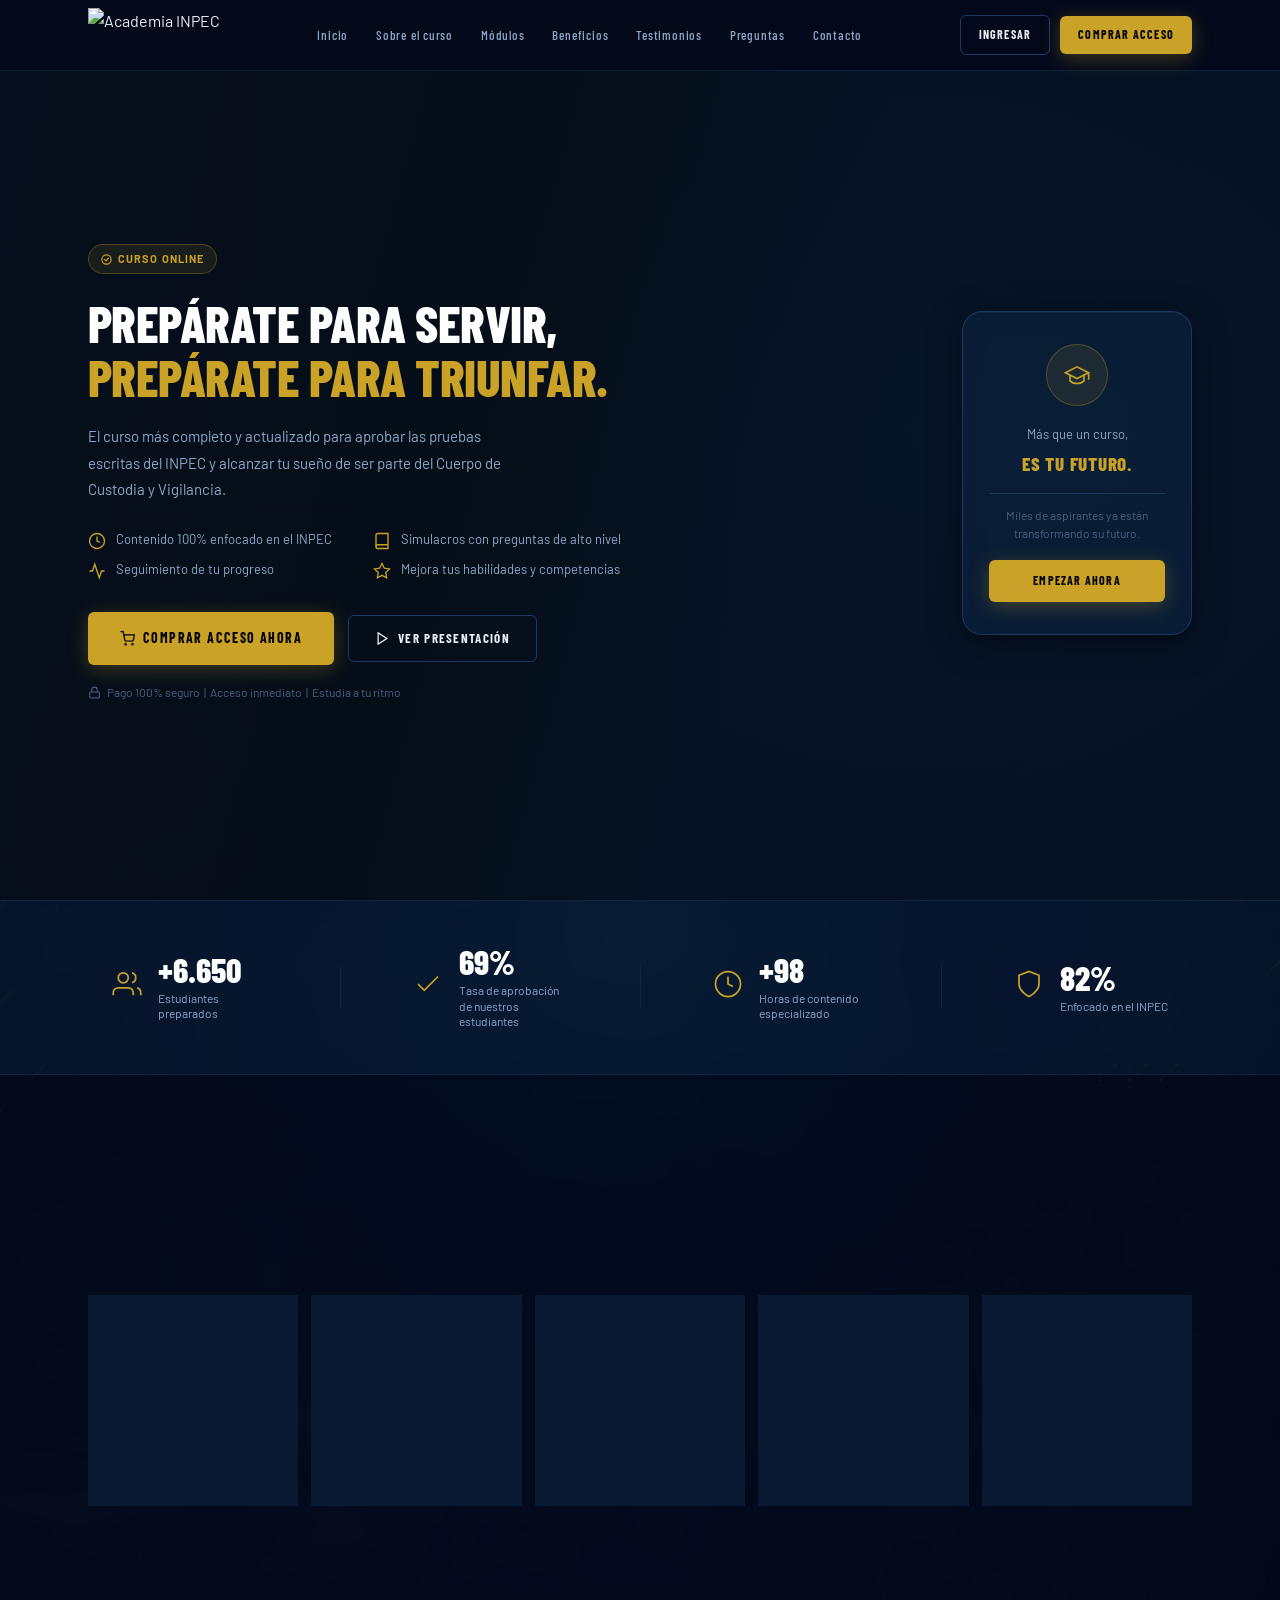
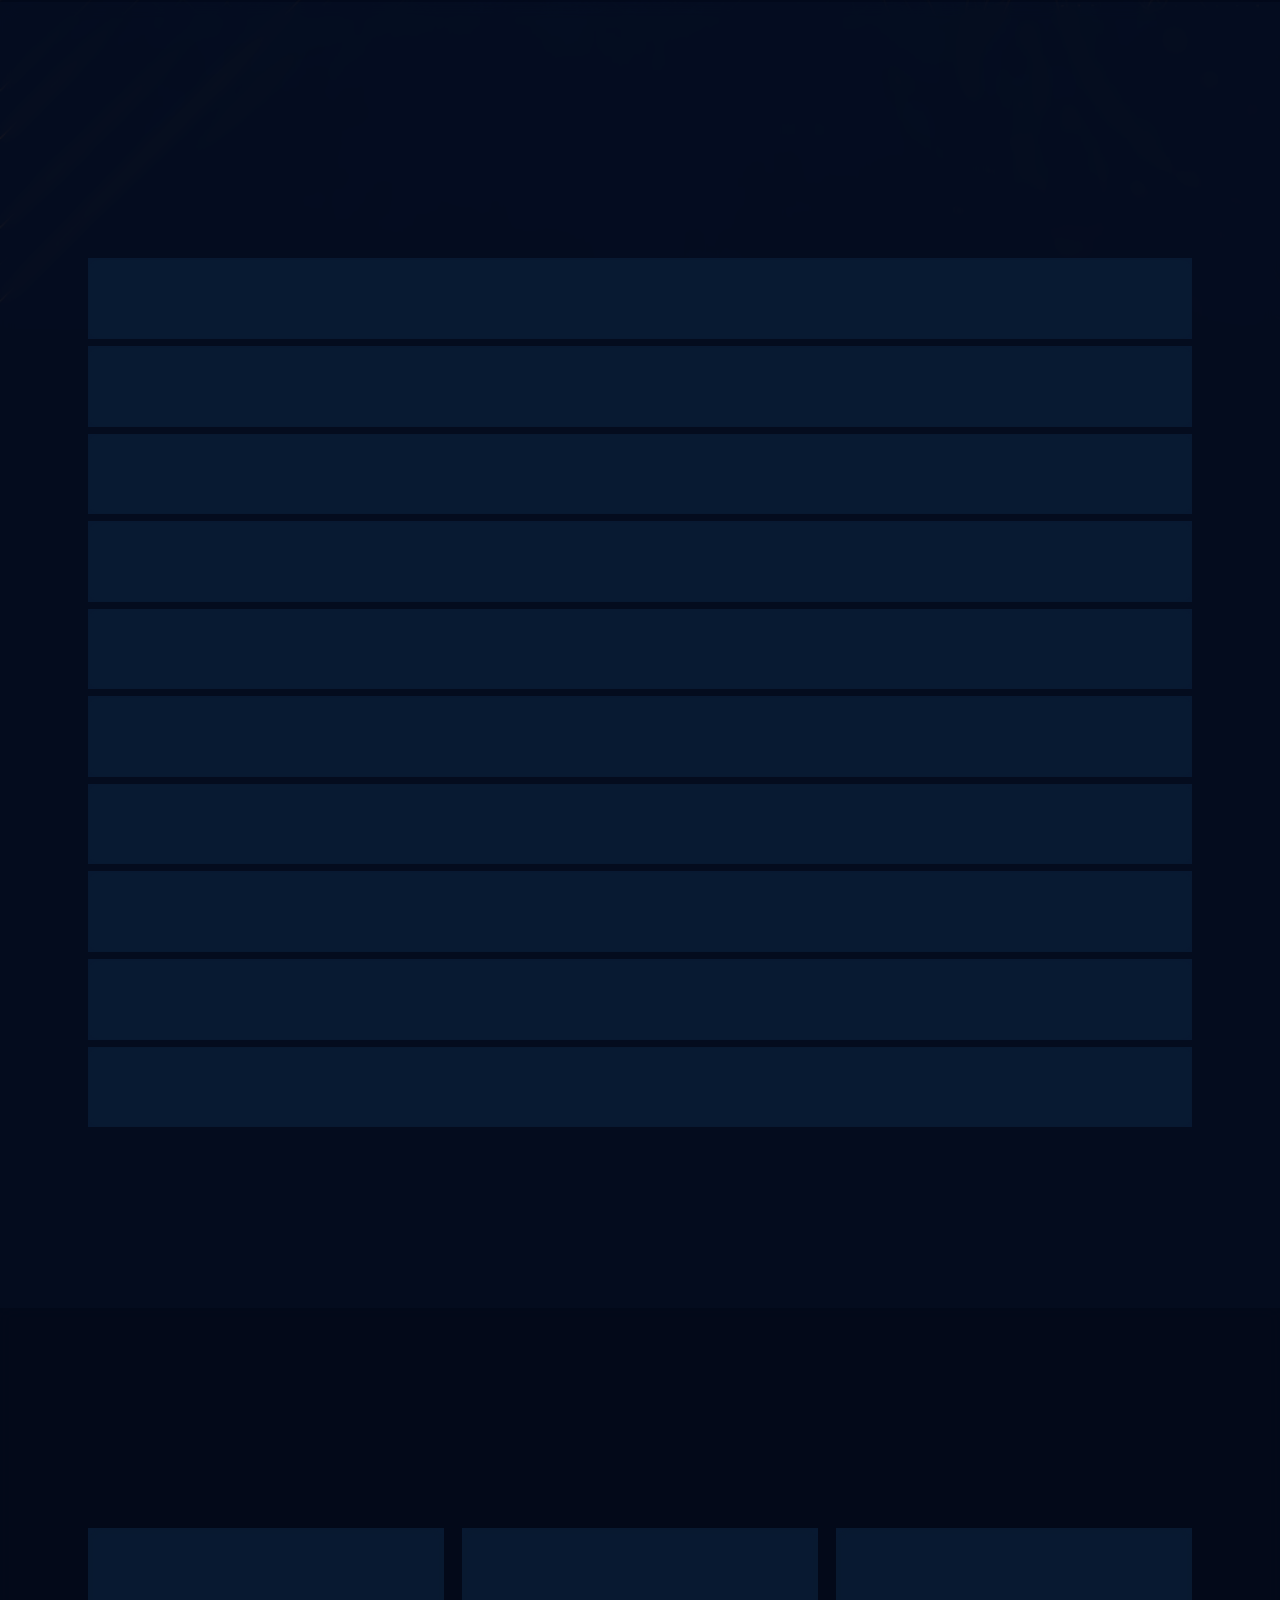
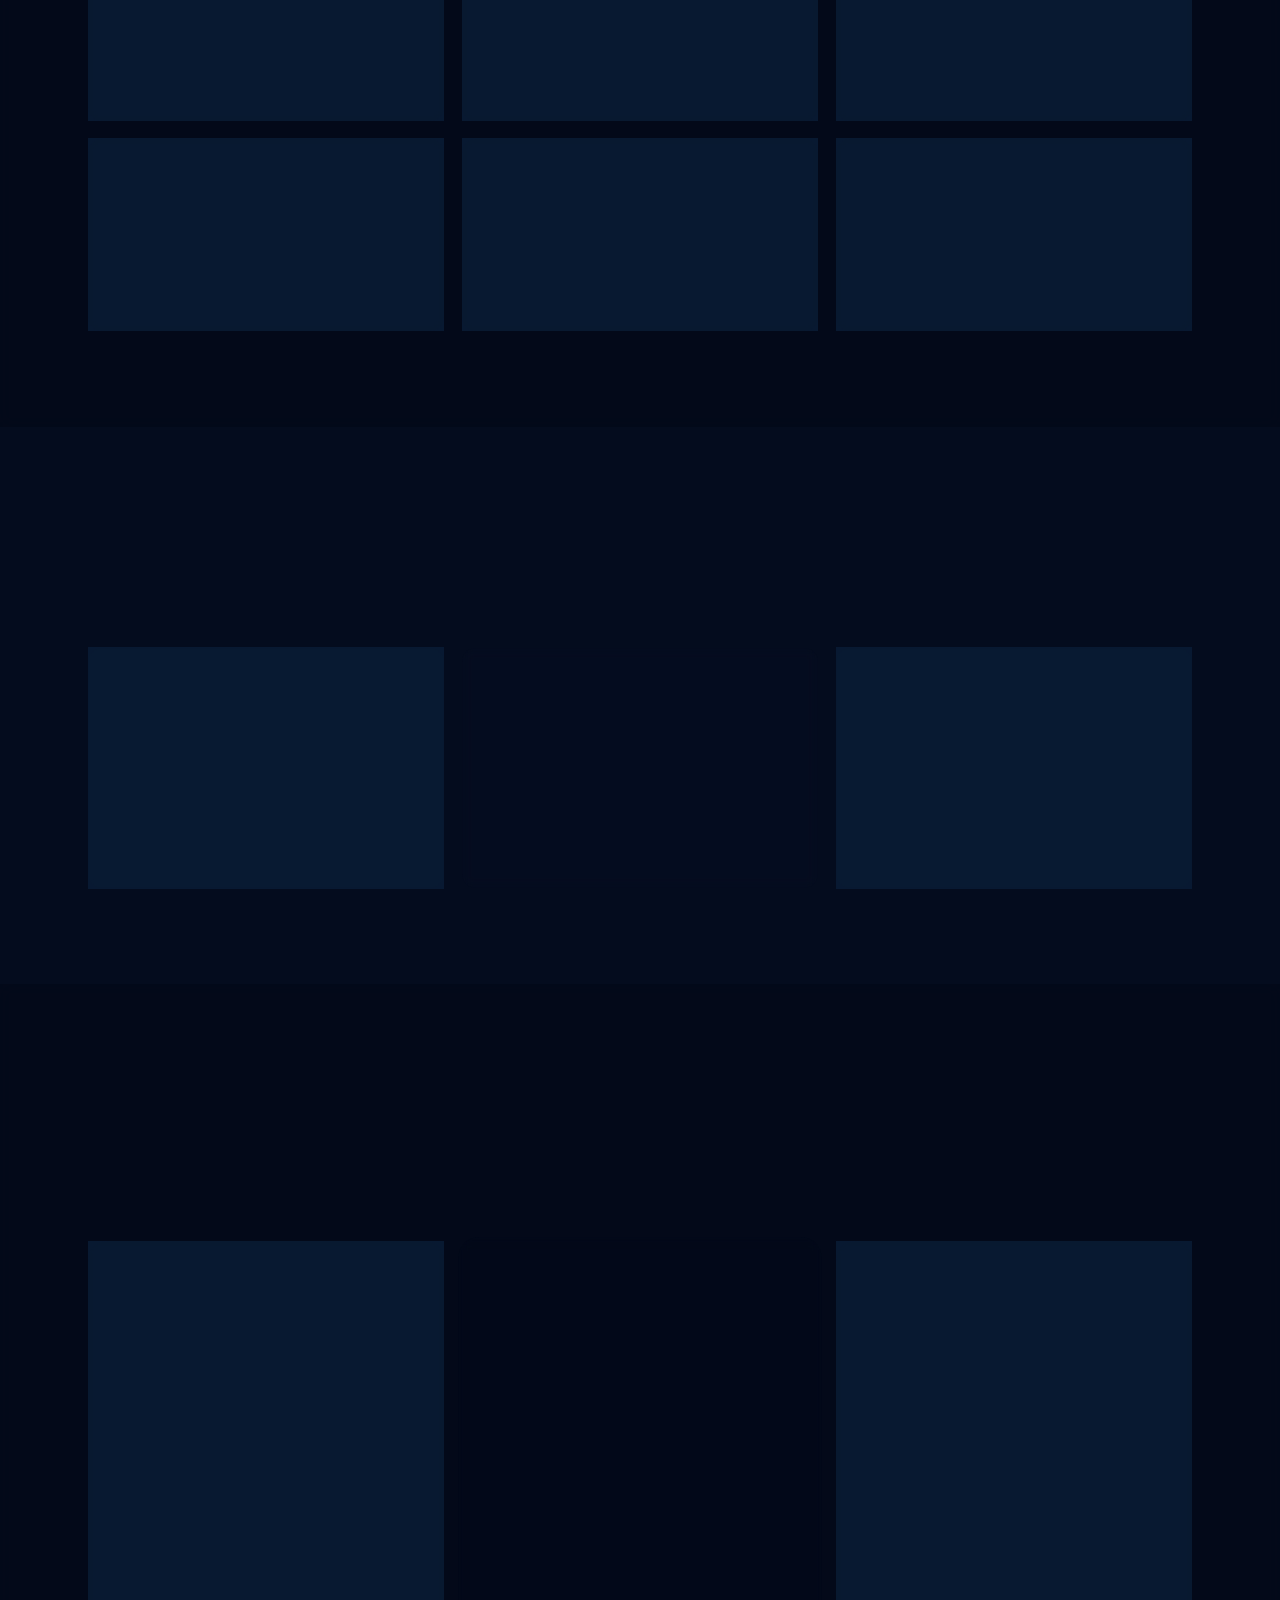
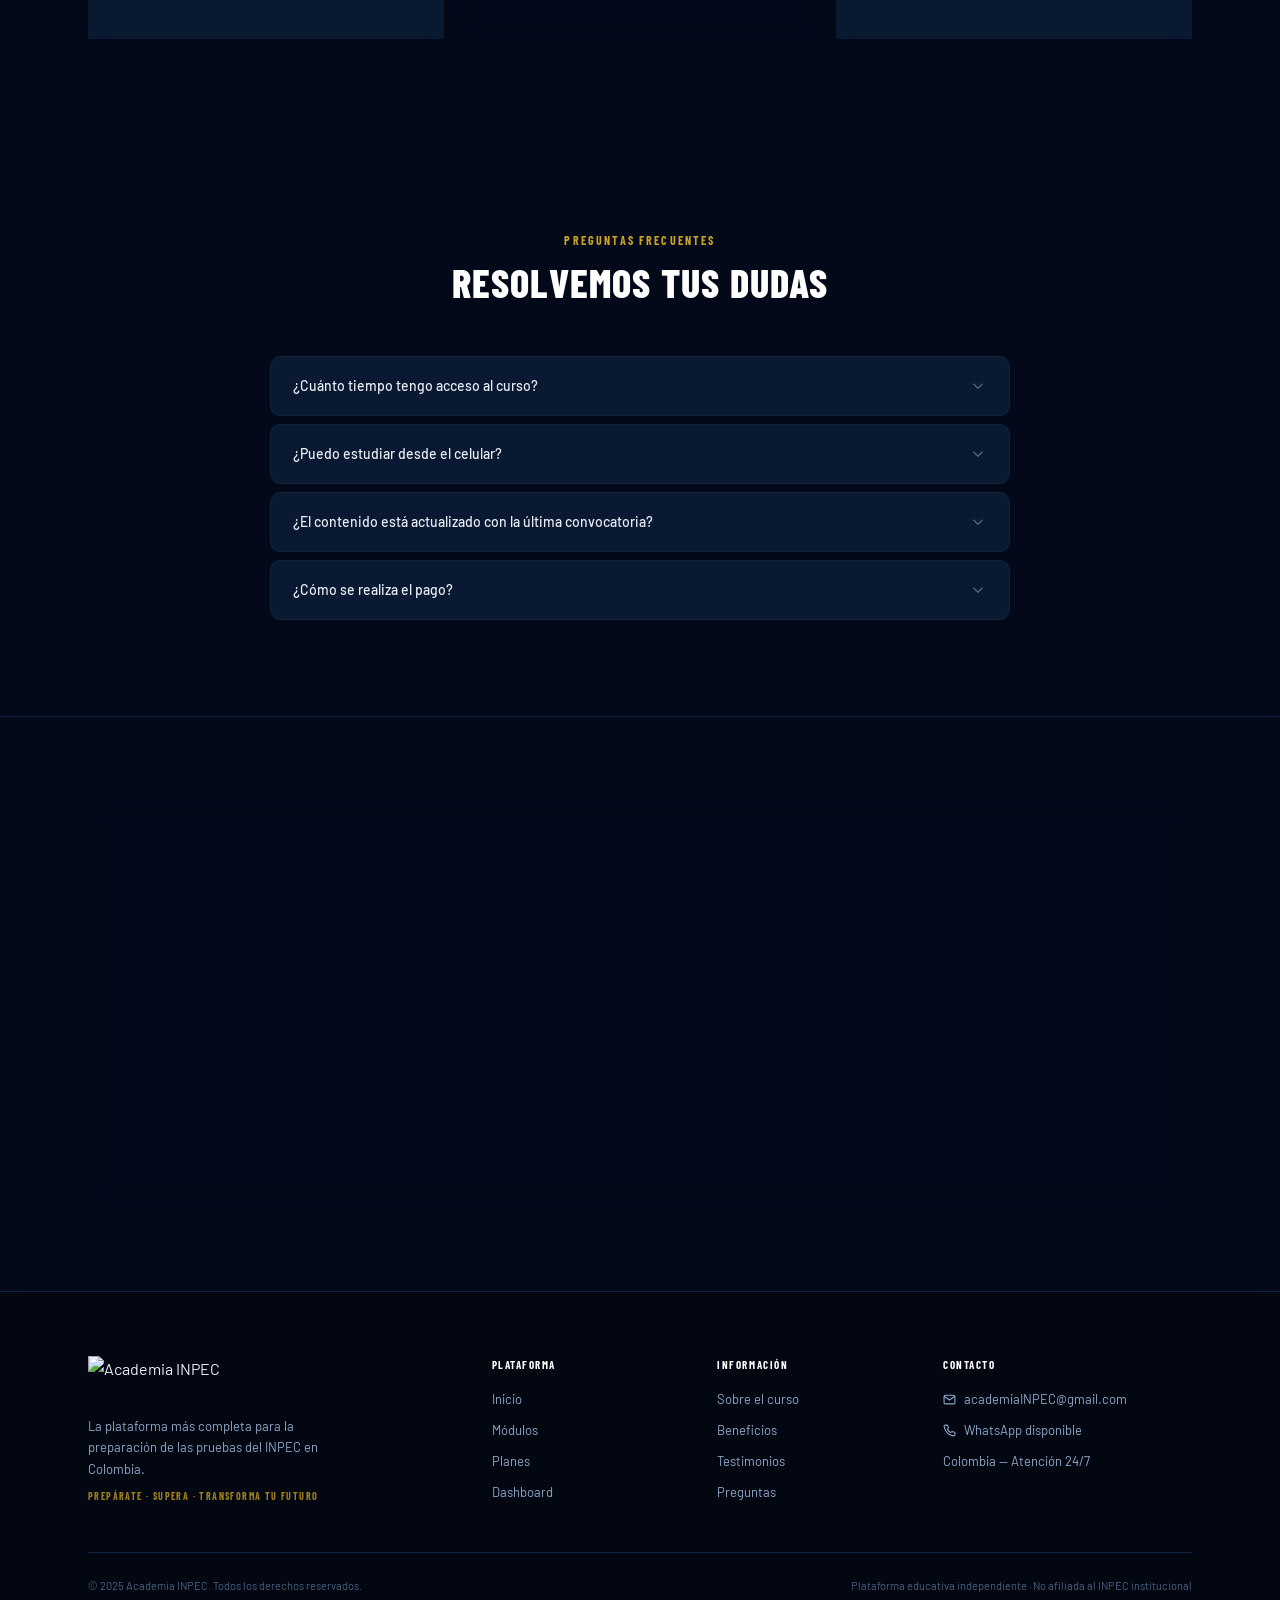
==== commit acf9c883: "Primer commit Academia INPEC" ====
--- a/index.html
+++ b/index.html
@@ -16,31 +16,23 @@
 body {
   font-family: 'Barlow', 'Segoe UI', system-ui, sans-serif;
   background-color: #040d1a;
+  background-image:
+    linear-gradient(
+      to bottom,
+      rgba(4,9,26,0.84) 0%,
+      rgba(6,18,36,0.76) 35%,
+      rgba(6,18,36,0.80) 65%,
+      rgba(3,8,18,0.93) 100%
+    ),
+    url('assets/images/background-full.png');
+  background-size: cover;
+  background-position: center top;
+  background-repeat: no-repeat;
+  background-attachment: fixed;
   color: #e8edf5;
   line-height: 1.6;
   -webkit-font-smoothing: antialiased;
   overflow-x: hidden;
-}
-
-/* Capa de fondo fija — pseudo-elemento para compatibilidad total en móvil */
-body::before {
-  content: '';
-  position: fixed;
-  inset: 0;
-  z-index: -1;
-  background-image:
-    linear-gradient(
-      180deg,
-      rgba(4, 9, 26, 0.72) 0%,
-      rgba(6, 18, 36, 0.58) 25%,
-      rgba(6, 18, 36, 0.52) 55%,
-      rgba(3,  8, 18, 0.80) 100%
-    ),
-    url('assets/images/background-full.png');
-  background-size: cover;
-  background-position: center center;
-  background-repeat: no-repeat;
-  will-change: transform;
 }
 
 ::-webkit-scrollbar { width: 6px; }
@@ -842,74 +834,55 @@
   .hero-features { grid-template-columns: 1fr; }
 }
   
-/* =============================================
-   FONDO GLOBAL — capas semitransparentes
-   para dejar visible background-full.png
-   ============================================= */
+/* ---- Fondo global visible a través de secciones ---- */
 .stats-bar {
-  background: rgba(8, 24, 48, 0.62) !important;
-  backdrop-filter: blur(14px);
-  -webkit-backdrop-filter: blur(14px);
-}
-
+  background: rgba(8,24,48,0.75) !important;
+  backdrop-filter: blur(12px);
+  -webkit-backdrop-filter: blur(12px);
+}
 .sec-includes,
 .sec-benefits,
 .sec-precios,
 .sec-faq,
 .sec-cta-final {
-  background: rgba(4, 9, 26, 0.60) !important;
-  backdrop-filter: blur(10px);
-  -webkit-backdrop-filter: blur(10px);
-}
-
+  background: rgba(4,9,26,0.72) !important;
+  backdrop-filter: blur(8px);
+  -webkit-backdrop-filter: blur(8px);
+}
 .sec-modules,
 .sec-test {
-  background: rgba(6, 14, 32, 0.64) !important;
-  backdrop-filter: blur(10px);
-  -webkit-backdrop-filter: blur(10px);
-}
-
+  background: rgba(6,14,32,0.78) !important;
+  backdrop-filter: blur(8px);
+  -webkit-backdrop-filter: blur(8px);
+}
 .inc-card,
 .ben-card,
 .test-card,
 .prec-card,
 .mod-row,
 .faq-item {
-  background: rgba(10, 30, 56, 0.72) !important;
-  backdrop-filter: blur(8px);
-  -webkit-backdrop-filter: blur(8px);
-  border-color: rgba(26, 58, 96, 0.55) !important;
-}
-
+  background: rgba(10,30,56,0.82) !important;
+  backdrop-filter: blur(6px);
+  -webkit-backdrop-filter: blur(6px);
+}
 .test-card.feat,
 .prec-card.feat {
-  background: linear-gradient(
-    140deg,
-    rgba(13, 36, 68, 0.82),
-    rgba(201, 162, 39, 0.07)
-  ) !important;
-}
-
+  background: linear-gradient(140deg, rgba(13,36,68,0.9), rgba(201,162,39,0.08)) !important;
+}
 .cta-box {
-  background: linear-gradient(
-    140deg,
-    rgba(10, 30, 56, 0.78),
-    rgba(201, 162, 39, 0.05)
-  ) !important;
-  backdrop-filter: blur(14px);
-  -webkit-backdrop-filter: blur(14px);
-}
-
+  background: linear-gradient(140deg, rgba(10,30,56,0.88), rgba(201,162,39,0.06)) !important;
+  backdrop-filter: blur(12px);
+  -webkit-backdrop-filter: blur(12px);
+}
 #navbar {
-  background: rgba(4, 9, 26, 0.88) !important;
-  backdrop-filter: blur(22px) !important;
-  -webkit-backdrop-filter: blur(22px) !important;
-}
-
+  background: rgba(4,9,26,0.9) !important;
+  backdrop-filter: blur(20px) !important;
+  -webkit-backdrop-filter: blur(20px) !important;
+}
 .footer {
-  background: rgba(3, 8, 18, 0.90) !important;
-  backdrop-filter: blur(18px);
-  -webkit-backdrop-filter: blur(18px);
+  background: rgba(3,8,18,0.94) !important;
+  backdrop-filter: blur(16px);
+  -webkit-backdrop-filter: blur(16px);
 }
 </style>
 </head>
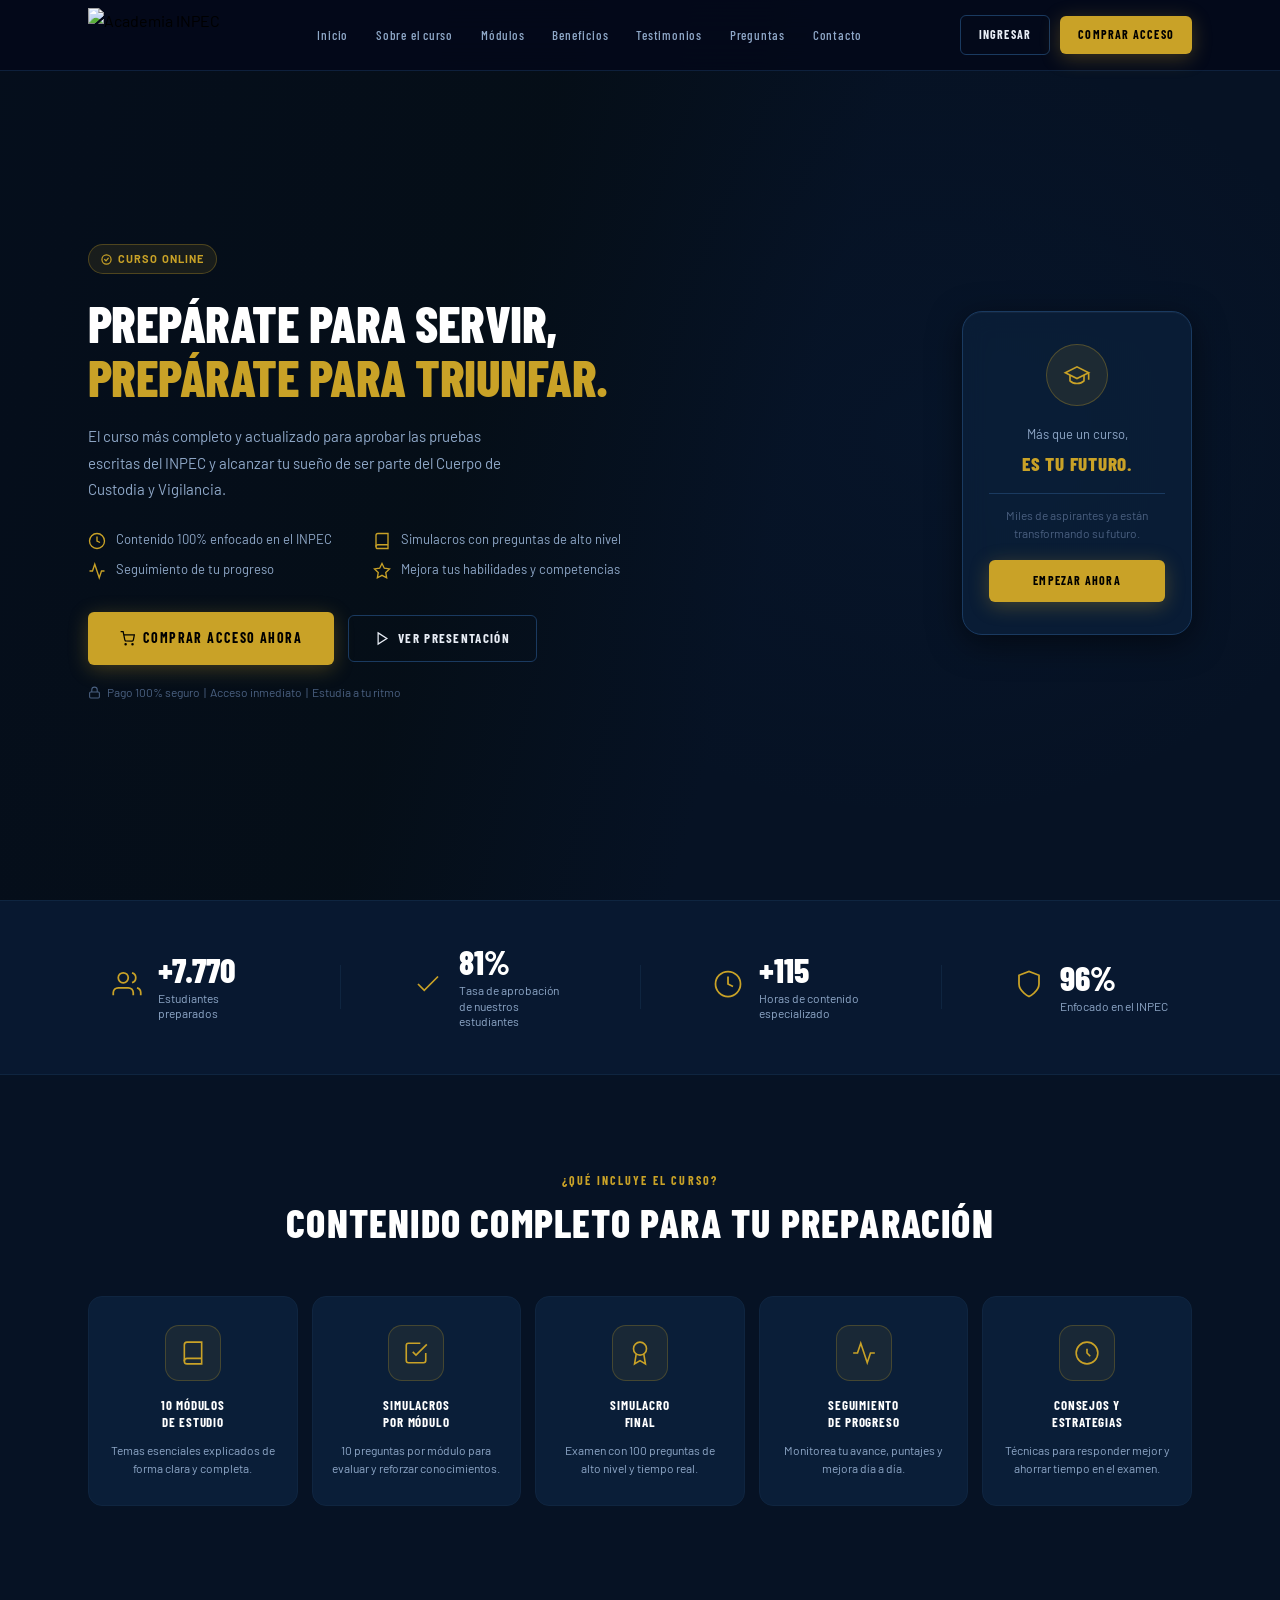
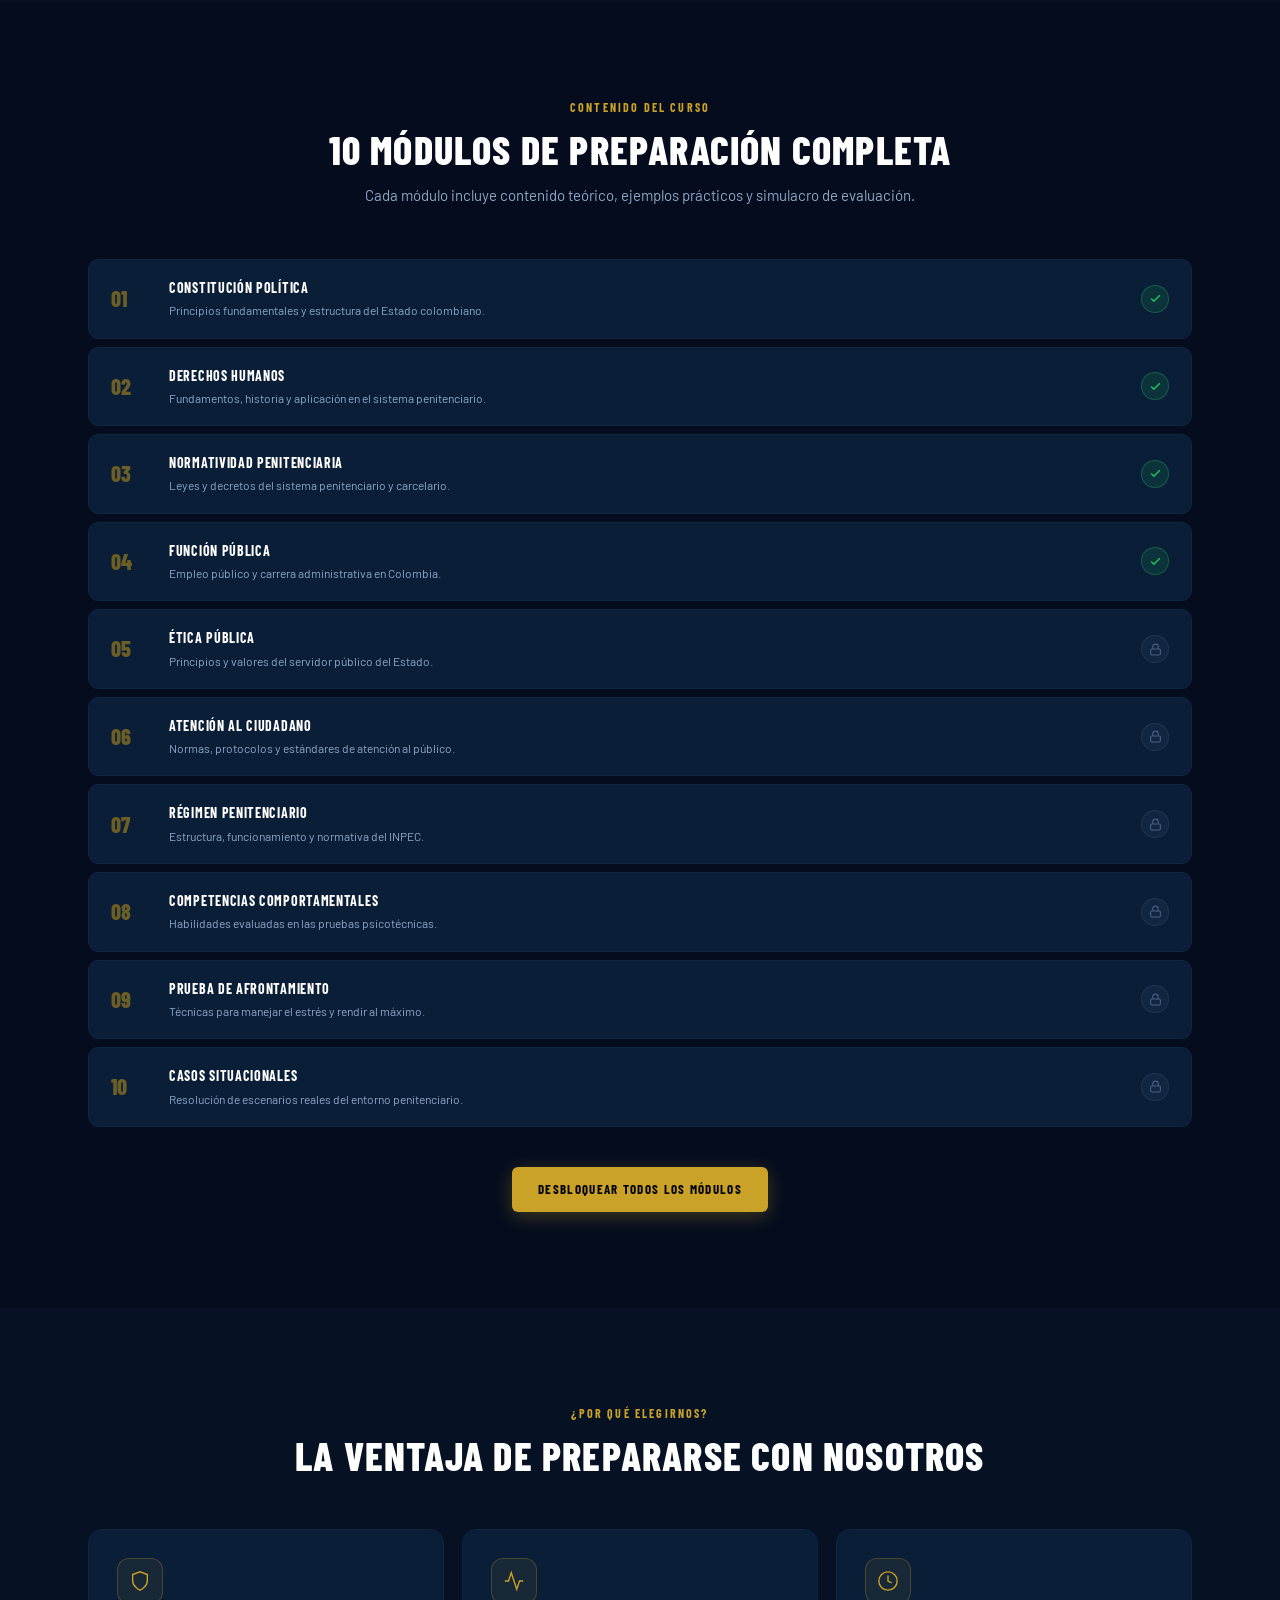
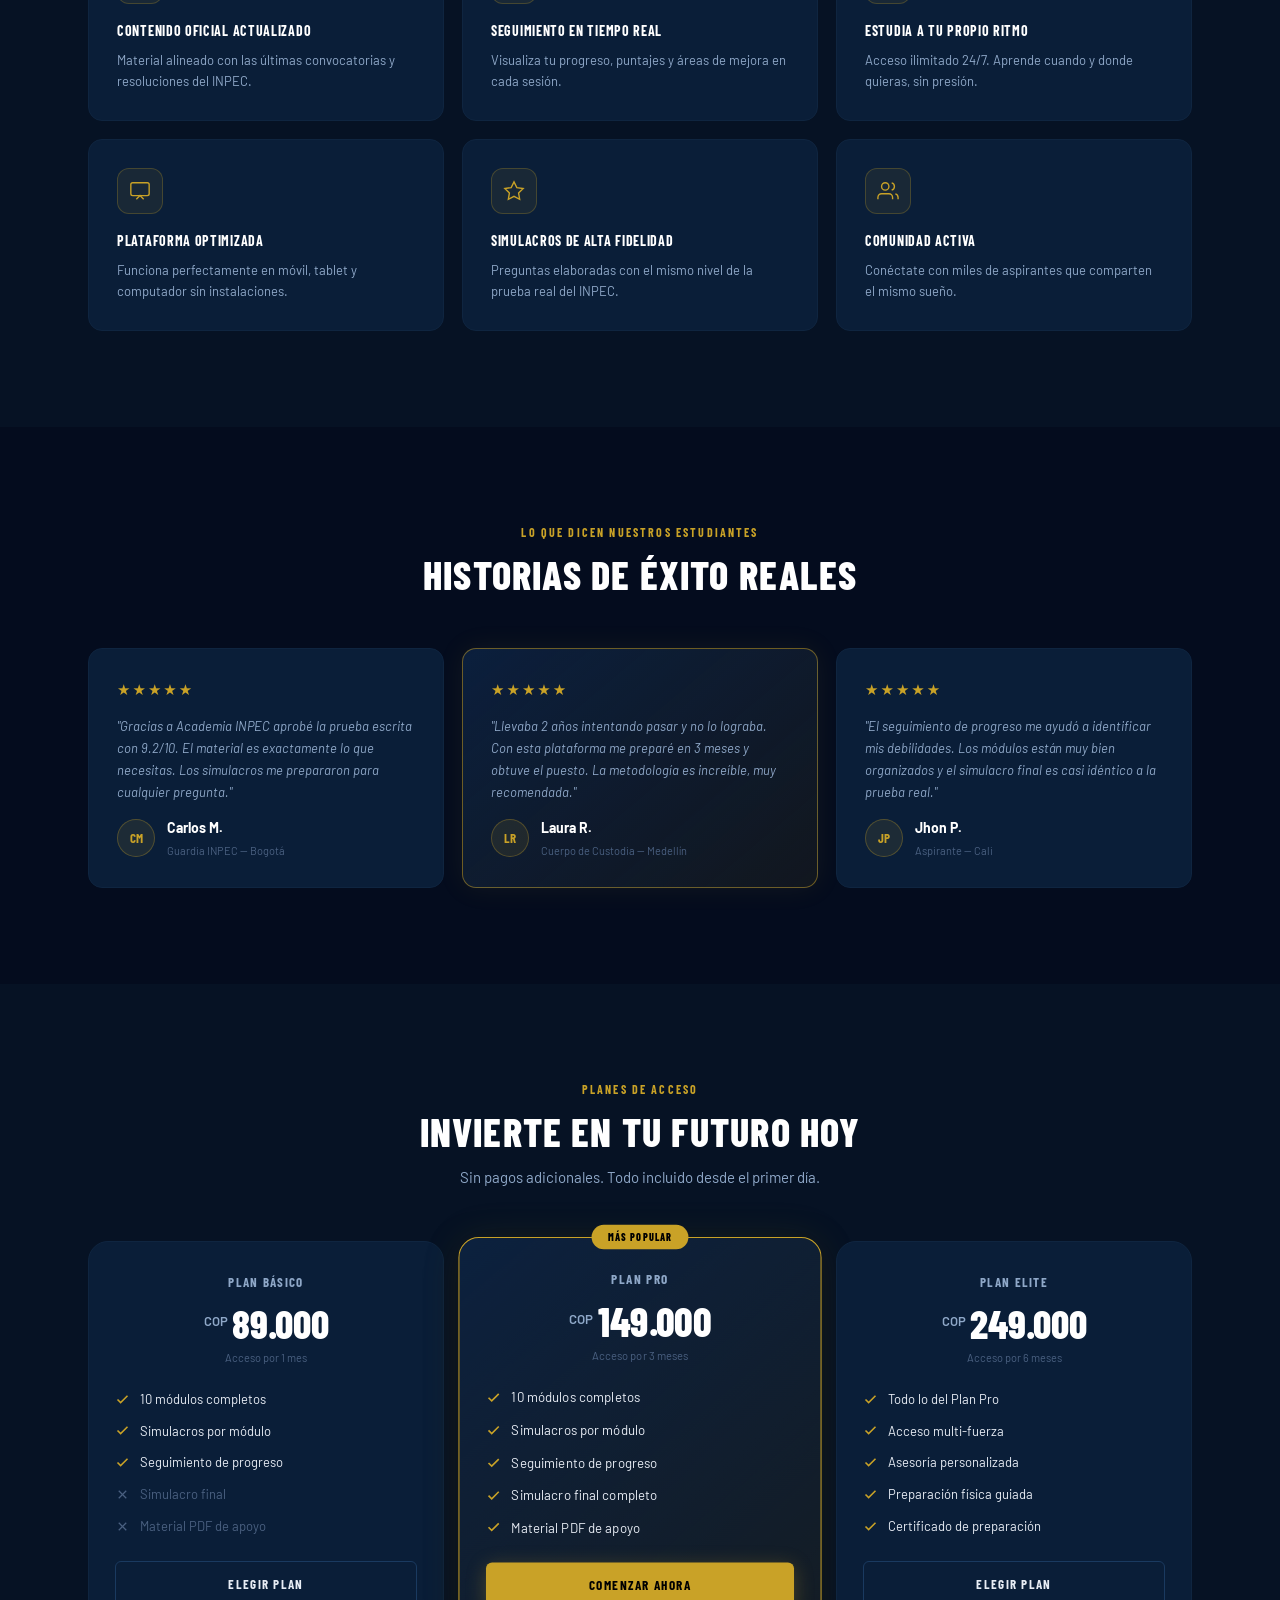
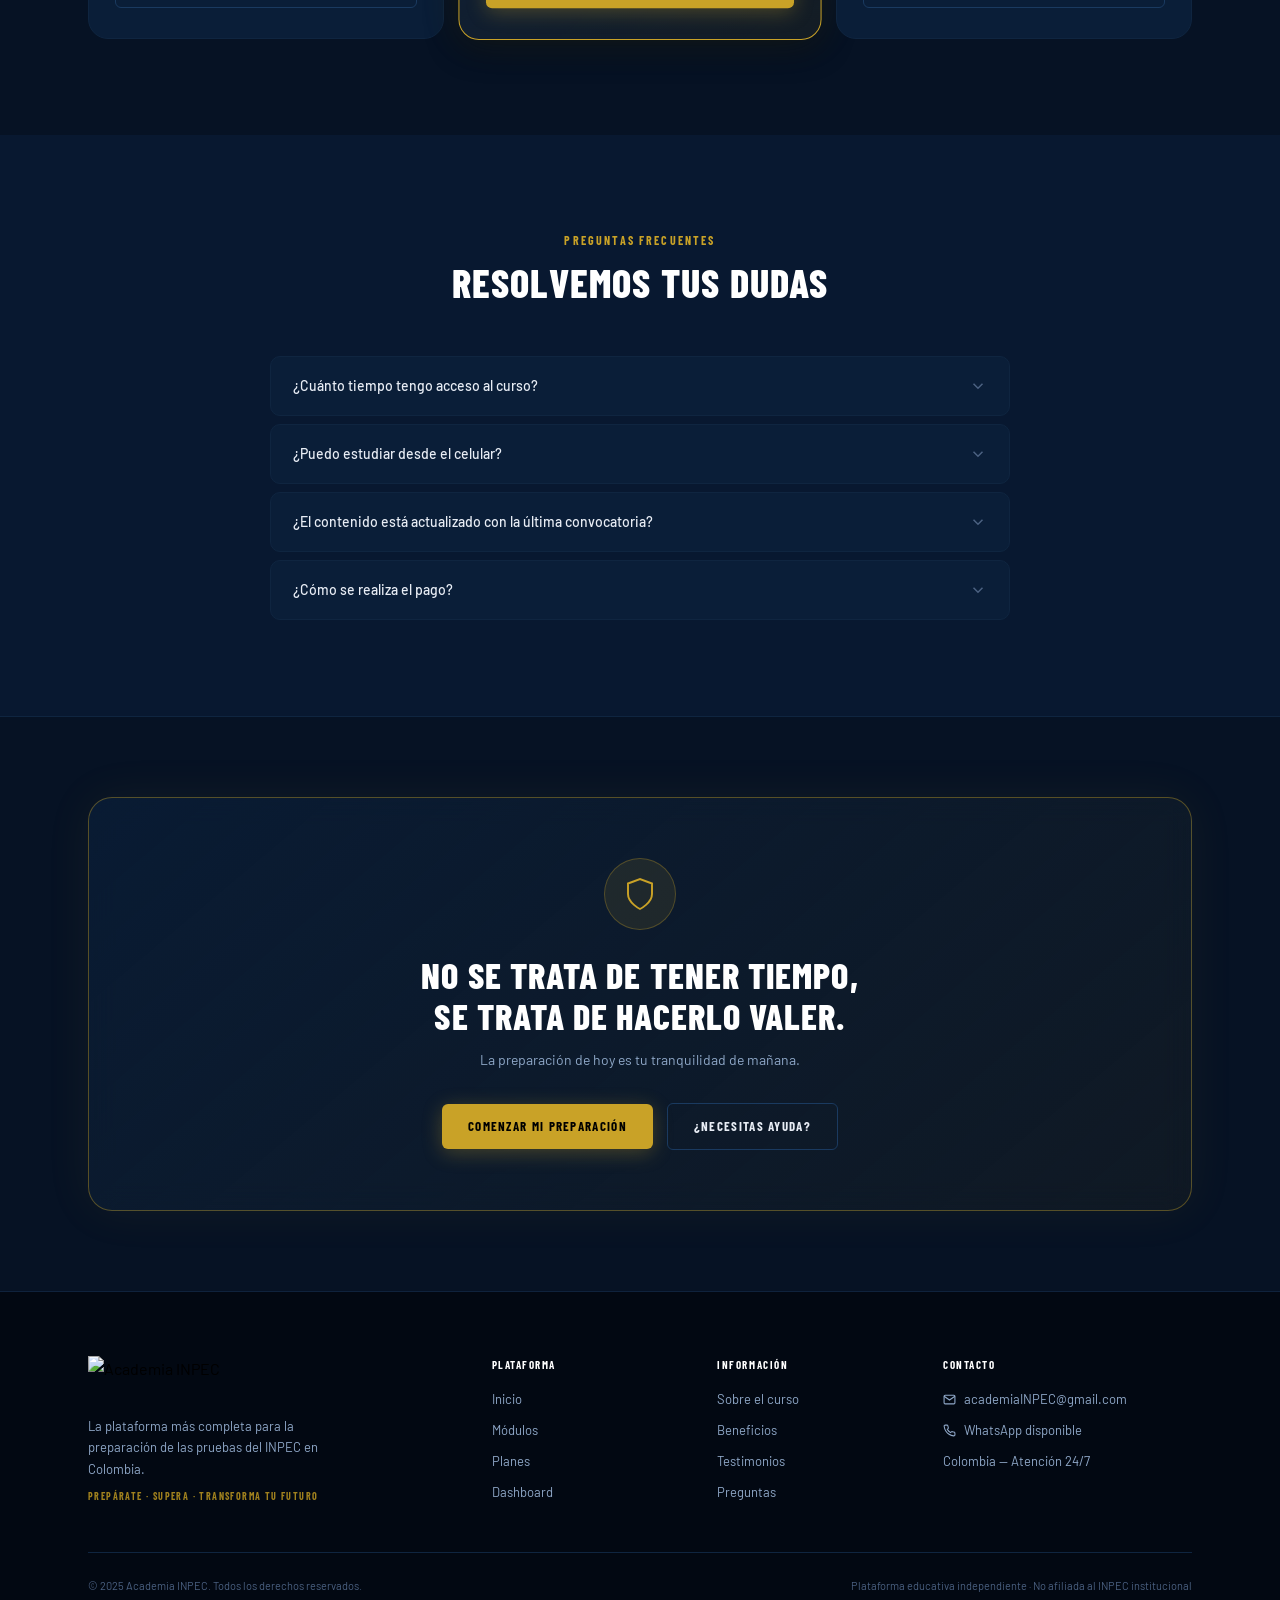
==== commit 97907576: "Resuelve conflicto de index" ====
--- a/index.html
+++ b/index.html
@@ -16,6 +16,7 @@
 body {
   font-family: 'Barlow', 'Segoe UI', system-ui, sans-serif;
   background-color: #040d1a;
+<<<<<<< HEAD
   background-image:
     linear-gradient(
       to bottom,
@@ -29,12 +30,38 @@
   background-position: center top;
   background-repeat: no-repeat;
   background-attachment: fixed;
+=======
+>>>>>>> 29c006548c9b2ad13e0a29d1d243c16081c2585f
   color: #e8edf5;
   line-height: 1.6;
   -webkit-font-smoothing: antialiased;
   overflow-x: hidden;
 }
 
+<<<<<<< HEAD
+=======
+/* Capa de fondo fija — pseudo-elemento para compatibilidad total en móvil */
+body::before {
+  content: '';
+  position: fixed;
+  inset: 0;
+  z-index: -1;
+  background-image:
+    linear-gradient(
+      180deg,
+      rgba(4, 9, 26, 0.72) 0%,
+      rgba(6, 18, 36, 0.58) 25%,
+      rgba(6, 18, 36, 0.52) 55%,
+      rgba(3,  8, 18, 0.80) 100%
+    ),
+    url('assets/images/background-full.png');
+  background-size: cover;
+  background-position: center center;
+  background-repeat: no-repeat;
+  will-change: transform;
+}
+
+>>>>>>> 29c006548c9b2ad13e0a29d1d243c16081c2585f
 ::-webkit-scrollbar { width: 6px; }
 ::-webkit-scrollbar-track { background: #030b17; }
 ::-webkit-scrollbar-thumb { background: #1a3a60; border-radius: 3px; }
@@ -834,17 +861,31 @@
   .hero-features { grid-template-columns: 1fr; }
 }
   
+<<<<<<< HEAD
 /* ---- Fondo global visible a través de secciones ---- */
 .stats-bar {
   background: rgba(8,24,48,0.75) !important;
   backdrop-filter: blur(12px);
   -webkit-backdrop-filter: blur(12px);
 }
+=======
+/* =============================================
+   FONDO GLOBAL — capas semitransparentes
+   para dejar visible background-full.png
+   ============================================= */
+.stats-bar {
+  background: rgba(8, 24, 48, 0.62) !important;
+  backdrop-filter: blur(14px);
+  -webkit-backdrop-filter: blur(14px);
+}
+
+>>>>>>> 29c006548c9b2ad13e0a29d1d243c16081c2585f
 .sec-includes,
 .sec-benefits,
 .sec-precios,
 .sec-faq,
 .sec-cta-final {
+<<<<<<< HEAD
   background: rgba(4,9,26,0.72) !important;
   backdrop-filter: blur(8px);
   -webkit-backdrop-filter: blur(8px);
@@ -855,12 +896,27 @@
   backdrop-filter: blur(8px);
   -webkit-backdrop-filter: blur(8px);
 }
+=======
+  background: rgba(4, 9, 26, 0.60) !important;
+  backdrop-filter: blur(10px);
+  -webkit-backdrop-filter: blur(10px);
+}
+
+.sec-modules,
+.sec-test {
+  background: rgba(6, 14, 32, 0.64) !important;
+  backdrop-filter: blur(10px);
+  -webkit-backdrop-filter: blur(10px);
+}
+
+>>>>>>> 29c006548c9b2ad13e0a29d1d243c16081c2585f
 .inc-card,
 .ben-card,
 .test-card,
 .prec-card,
 .mod-row,
 .faq-item {
+<<<<<<< HEAD
   background: rgba(10,30,56,0.82) !important;
   backdrop-filter: blur(6px);
   -webkit-backdrop-filter: blur(6px);
@@ -883,6 +939,43 @@
   background: rgba(3,8,18,0.94) !important;
   backdrop-filter: blur(16px);
   -webkit-backdrop-filter: blur(16px);
+=======
+  background: rgba(10, 30, 56, 0.72) !important;
+  backdrop-filter: blur(8px);
+  -webkit-backdrop-filter: blur(8px);
+  border-color: rgba(26, 58, 96, 0.55) !important;
+}
+
+.test-card.feat,
+.prec-card.feat {
+  background: linear-gradient(
+    140deg,
+    rgba(13, 36, 68, 0.82),
+    rgba(201, 162, 39, 0.07)
+  ) !important;
+}
+
+.cta-box {
+  background: linear-gradient(
+    140deg,
+    rgba(10, 30, 56, 0.78),
+    rgba(201, 162, 39, 0.05)
+  ) !important;
+  backdrop-filter: blur(14px);
+  -webkit-backdrop-filter: blur(14px);
+}
+
+#navbar {
+  background: rgba(4, 9, 26, 0.88) !important;
+  backdrop-filter: blur(22px) !important;
+  -webkit-backdrop-filter: blur(22px) !important;
+}
+
+.footer {
+  background: rgba(3, 8, 18, 0.90) !important;
+  backdrop-filter: blur(18px);
+  -webkit-backdrop-filter: blur(18px);
+>>>>>>> 29c006548c9b2ad13e0a29d1d243c16081c2585f
 }
 </style>
 </head>
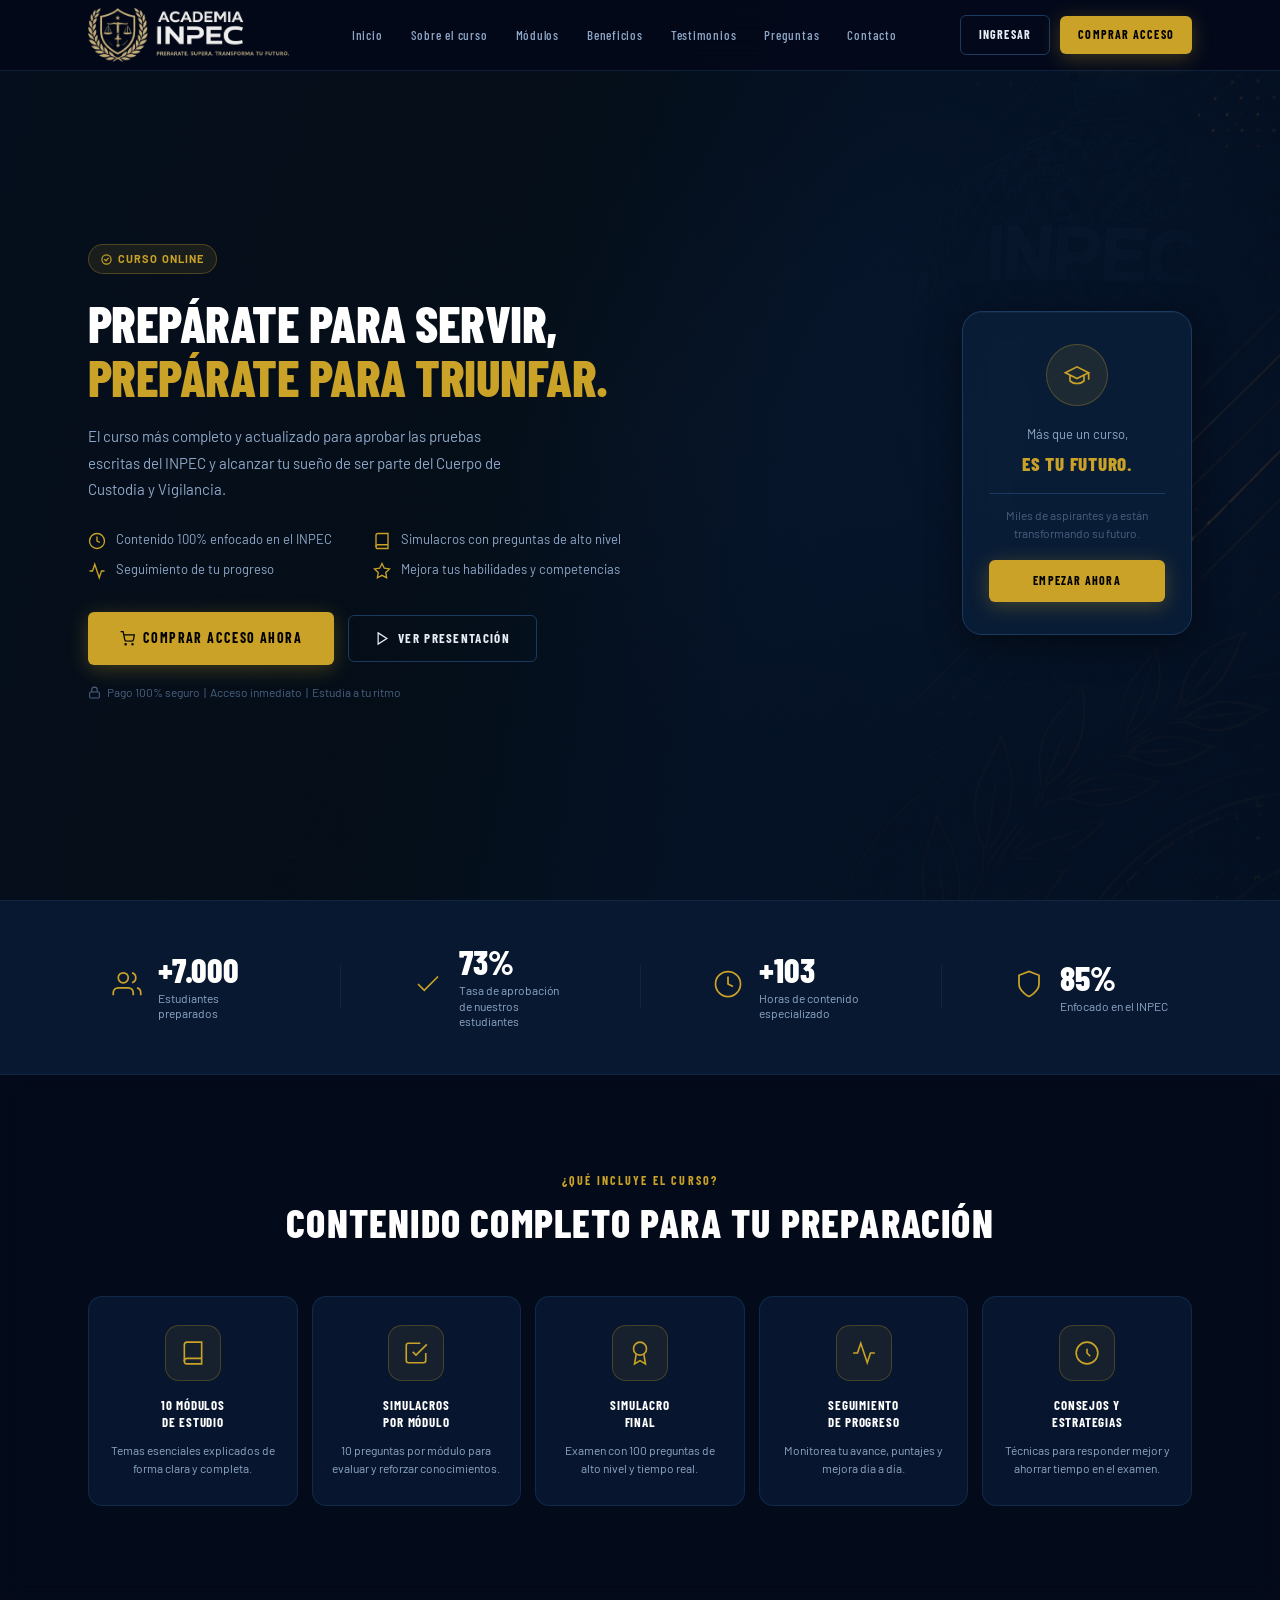
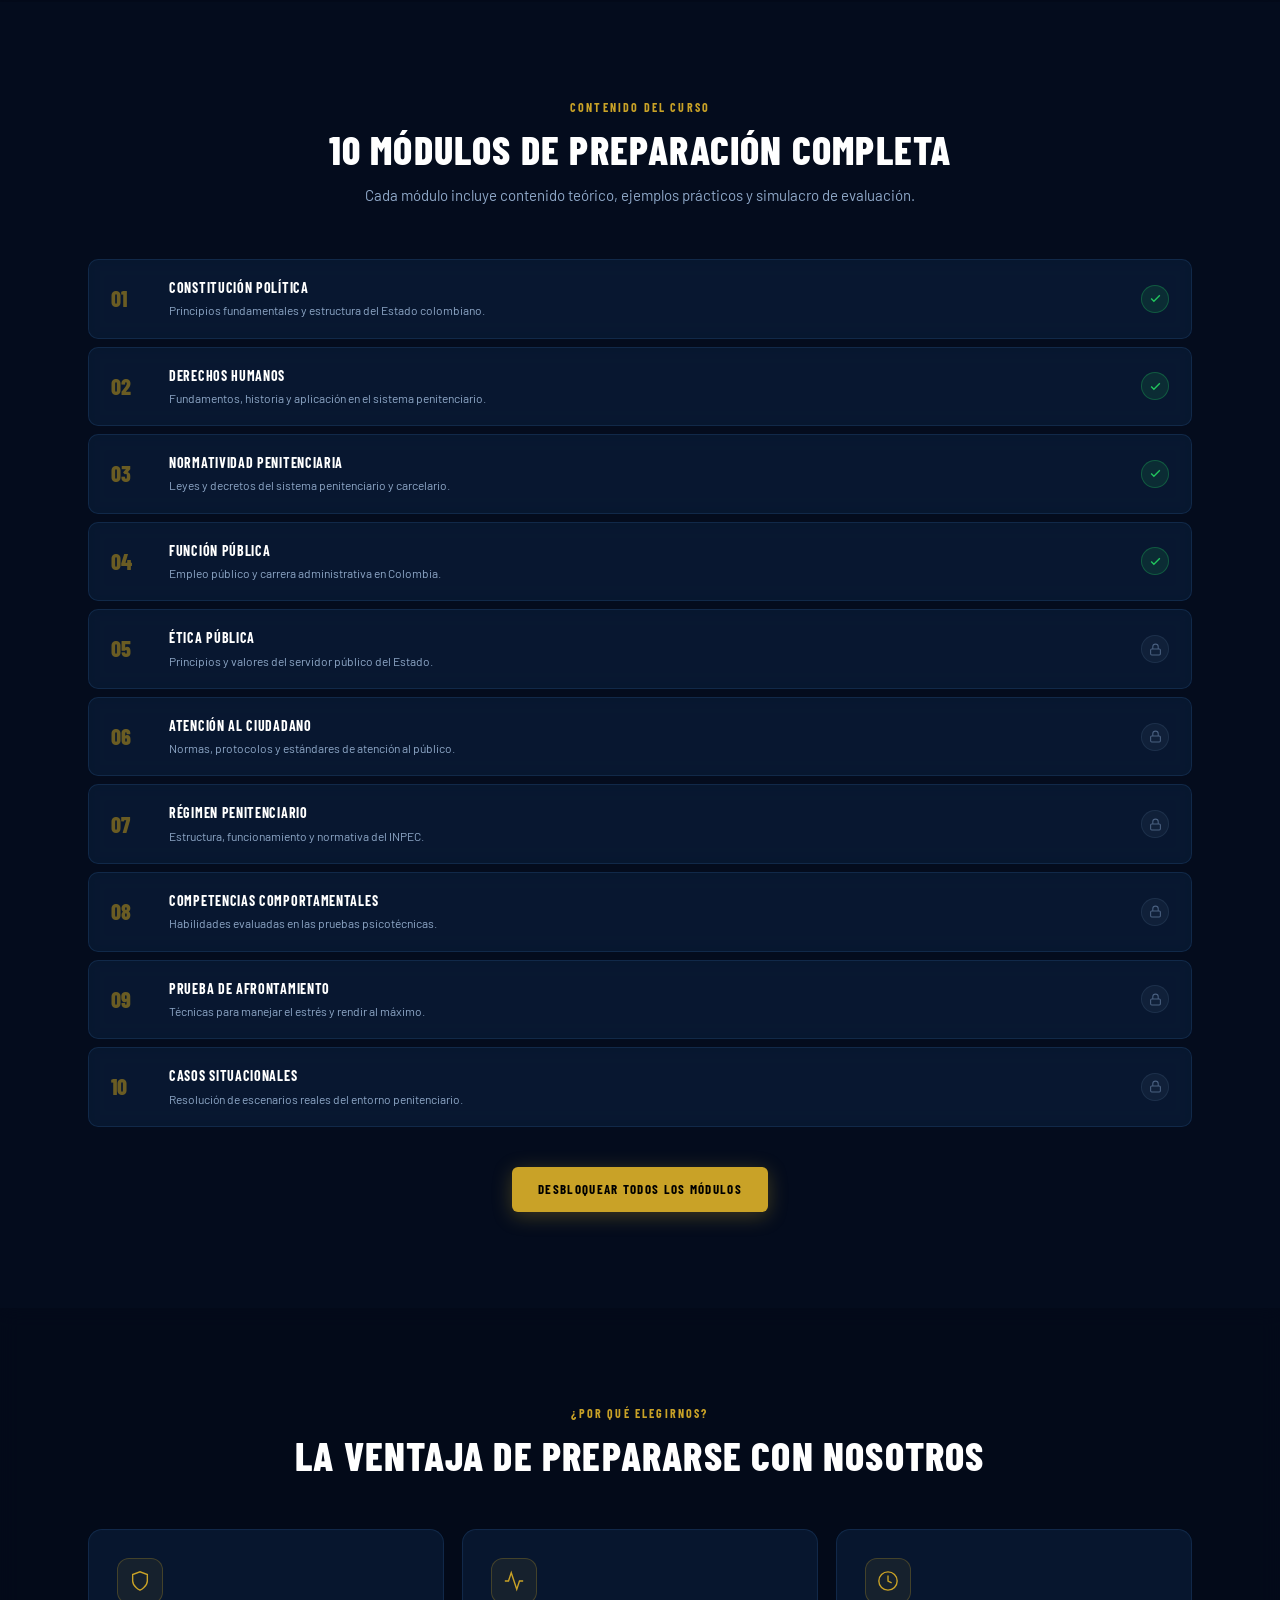
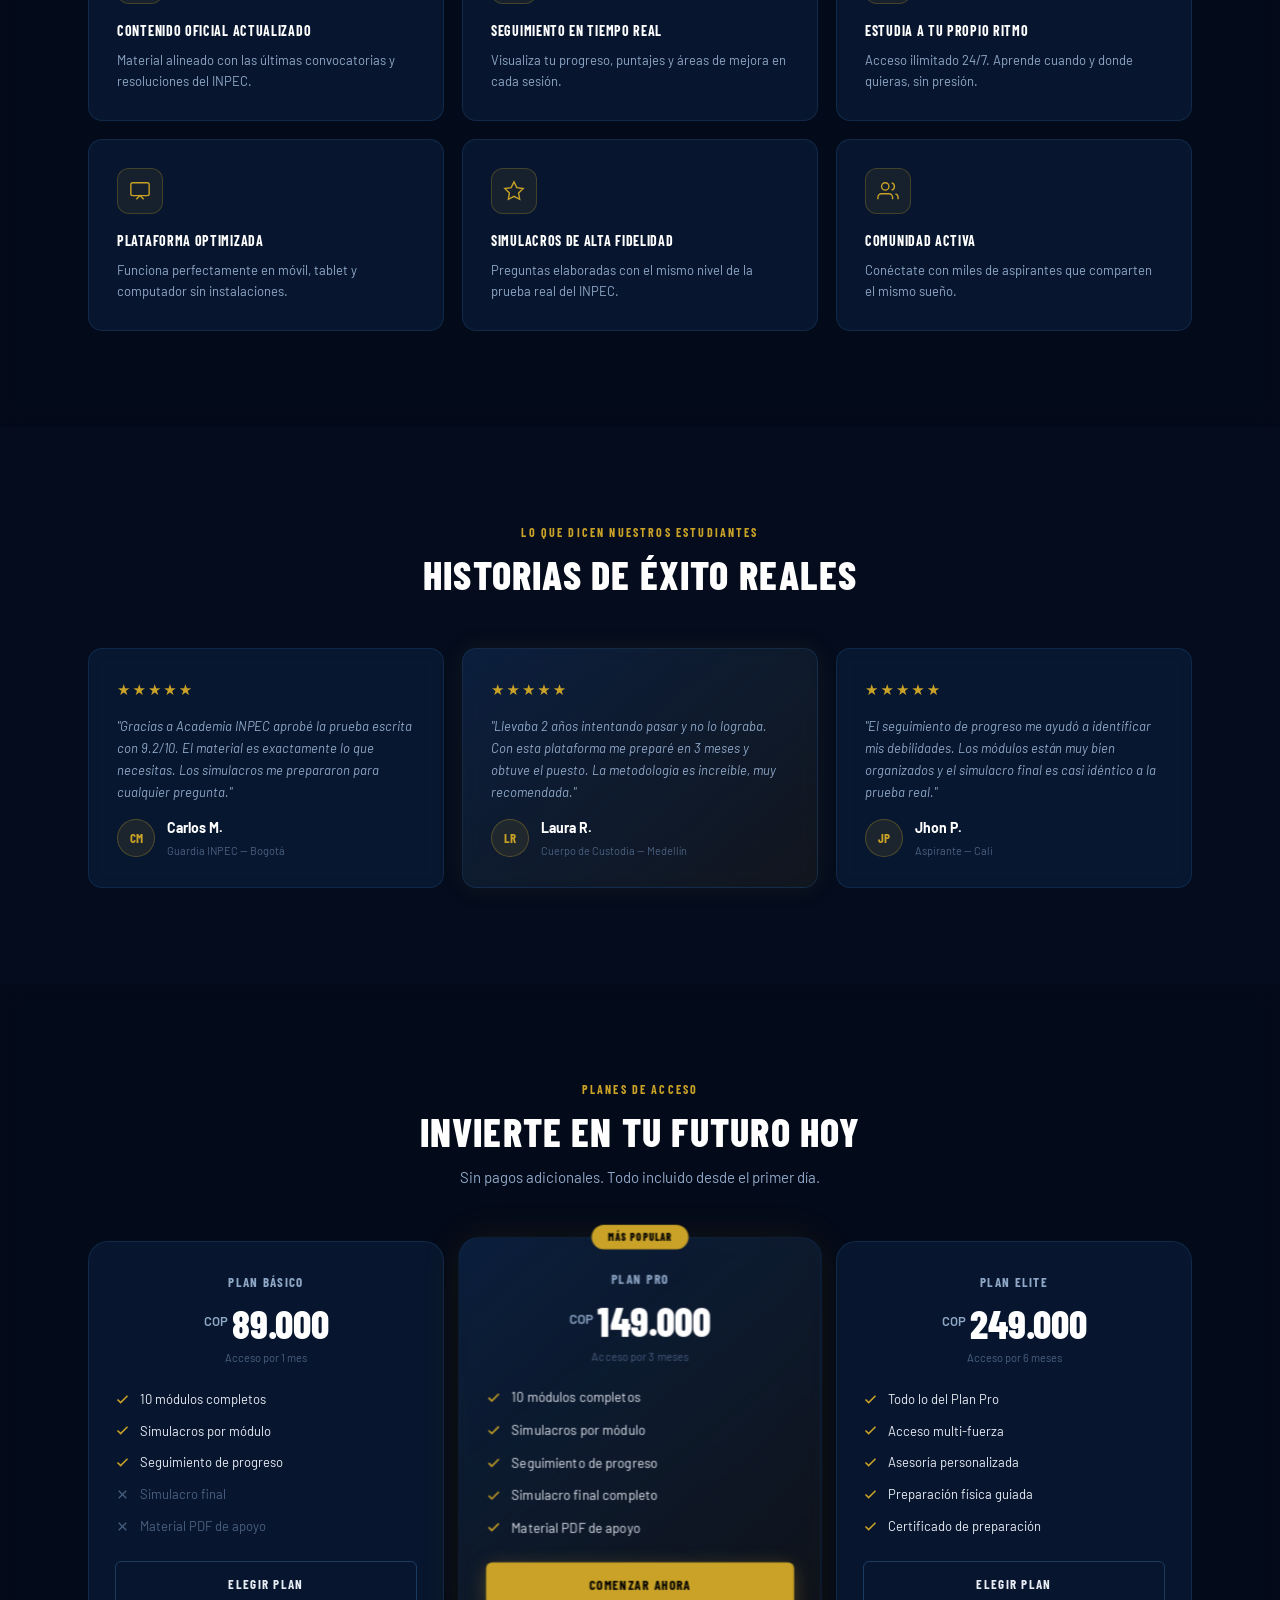
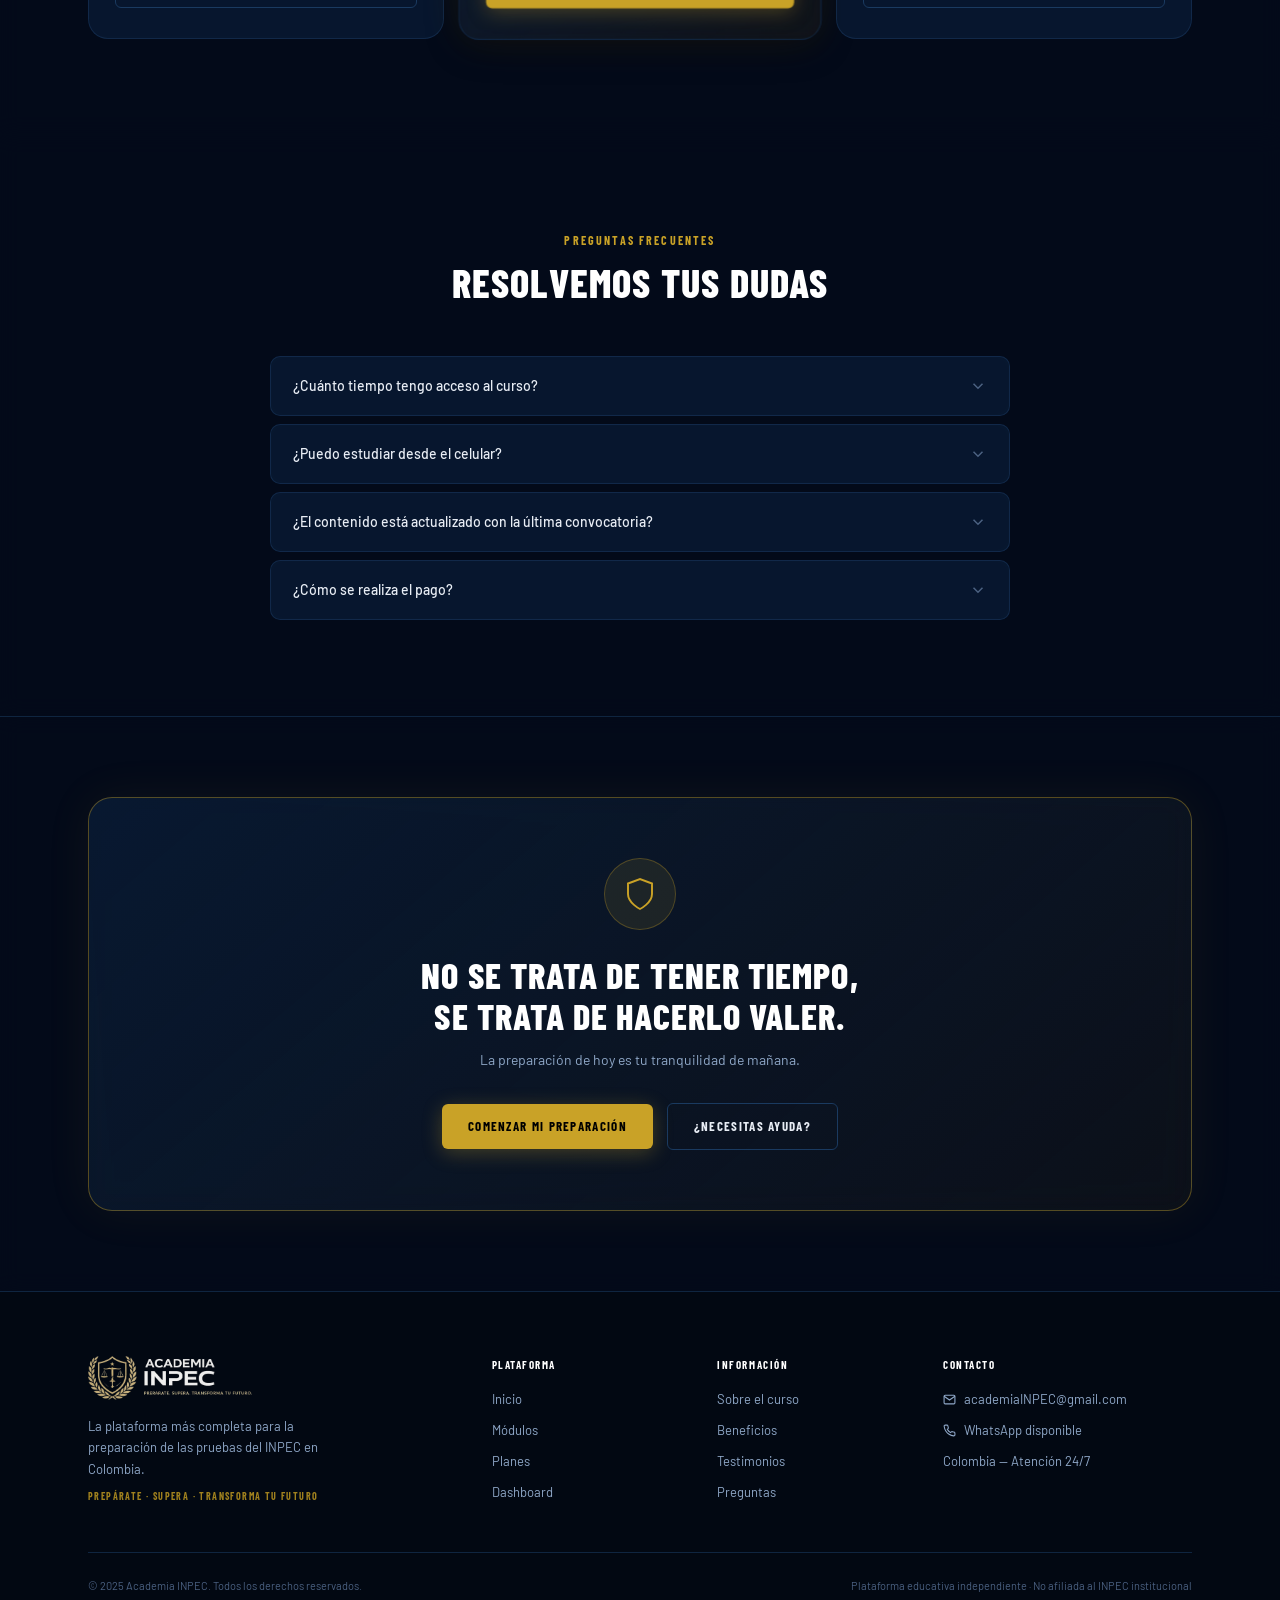
==== commit e488265d: "Fix rutas rotas para GitHub Pages - Renombra dasboard/ → dashboard/ (typo corregido) - Corrige asset" ====
--- a/index.html
+++ b/index.html
@@ -16,31 +16,13 @@
 body {
   font-family: 'Barlow', 'Segoe UI', system-ui, sans-serif;
   background-color: #040d1a;
-<<<<<<< HEAD
-  background-image:
-    linear-gradient(
-      to bottom,
-      rgba(4,9,26,0.84) 0%,
-      rgba(6,18,36,0.76) 35%,
-      rgba(6,18,36,0.80) 65%,
-      rgba(3,8,18,0.93) 100%
-    ),
-    url('assets/images/background-full.png');
-  background-size: cover;
-  background-position: center top;
-  background-repeat: no-repeat;
-  background-attachment: fixed;
-=======
->>>>>>> 29c006548c9b2ad13e0a29d1d243c16081c2585f
   color: #e8edf5;
   line-height: 1.6;
   -webkit-font-smoothing: antialiased;
   overflow-x: hidden;
 }
 
-<<<<<<< HEAD
-=======
-/* Capa de fondo fija — pseudo-elemento para compatibilidad total en móvil */
+/* Fondo cinematográfico fijo — pseudo-elemento para compatibilidad total en móvil */
 body::before {
   content: '';
   position: fixed;
@@ -49,10 +31,10 @@
   background-image:
     linear-gradient(
       180deg,
-      rgba(4, 9, 26, 0.72) 0%,
-      rgba(6, 18, 36, 0.58) 25%,
-      rgba(6, 18, 36, 0.52) 55%,
-      rgba(3,  8, 18, 0.80) 100%
+      rgba(3, 7, 20, 0.80) 0%,
+      rgba(5, 14, 30, 0.65) 25%,
+      rgba(5, 14, 30, 0.58) 60%,
+      rgba(2, 6, 16, 0.85) 100%
     ),
     url('assets/images/background-full.png');
   background-size: cover;
@@ -60,8 +42,6 @@
   background-repeat: no-repeat;
   will-change: transform;
 }
-
->>>>>>> 29c006548c9b2ad13e0a29d1d243c16081c2585f
 ::-webkit-scrollbar { width: 6px; }
 ::-webkit-scrollbar-track { background: #030b17; }
 ::-webkit-scrollbar-thumb { background: #1a3a60; border-radius: 3px; }
@@ -309,7 +289,7 @@
   content: '';
   position: absolute;
   inset: 0;
-  background-image: url('assets/backgrounds/hero-bg.png');
+  background-image: url('assets/images/background-full.png');
   background-size: cover;
   background-position: center right;
   background-repeat: no-repeat;
@@ -862,13 +842,6 @@
 }
   
 <<<<<<< HEAD
-/* ---- Fondo global visible a través de secciones ---- */
-.stats-bar {
-  background: rgba(8,24,48,0.75) !important;
-  backdrop-filter: blur(12px);
-  -webkit-backdrop-filter: blur(12px);
-}
-=======
 /* =============================================
    FONDO GLOBAL — capas semitransparentes
    para dejar visible background-full.png
@@ -879,24 +852,11 @@
   -webkit-backdrop-filter: blur(14px);
 }
 
->>>>>>> 29c006548c9b2ad13e0a29d1d243c16081c2585f
 .sec-includes,
 .sec-benefits,
 .sec-precios,
 .sec-faq,
 .sec-cta-final {
-<<<<<<< HEAD
-  background: rgba(4,9,26,0.72) !important;
-  backdrop-filter: blur(8px);
-  -webkit-backdrop-filter: blur(8px);
-}
-.sec-modules,
-.sec-test {
-  background: rgba(6,14,32,0.78) !important;
-  backdrop-filter: blur(8px);
-  -webkit-backdrop-filter: blur(8px);
-}
-=======
   background: rgba(4, 9, 26, 0.60) !important;
   backdrop-filter: blur(10px);
   -webkit-backdrop-filter: blur(10px);
@@ -909,37 +869,12 @@
   -webkit-backdrop-filter: blur(10px);
 }
 
->>>>>>> 29c006548c9b2ad13e0a29d1d243c16081c2585f
 .inc-card,
 .ben-card,
 .test-card,
 .prec-card,
 .mod-row,
 .faq-item {
-<<<<<<< HEAD
-  background: rgba(10,30,56,0.82) !important;
-  backdrop-filter: blur(6px);
-  -webkit-backdrop-filter: blur(6px);
-}
-.test-card.feat,
-.prec-card.feat {
-  background: linear-gradient(140deg, rgba(13,36,68,0.9), rgba(201,162,39,0.08)) !important;
-}
-.cta-box {
-  background: linear-gradient(140deg, rgba(10,30,56,0.88), rgba(201,162,39,0.06)) !important;
-  backdrop-filter: blur(12px);
-  -webkit-backdrop-filter: blur(12px);
-}
-#navbar {
-  background: rgba(4,9,26,0.9) !important;
-  backdrop-filter: blur(20px) !important;
-  -webkit-backdrop-filter: blur(20px) !important;
-}
-.footer {
-  background: rgba(3,8,18,0.94) !important;
-  backdrop-filter: blur(16px);
-  -webkit-backdrop-filter: blur(16px);
-=======
   background: rgba(10, 30, 56, 0.72) !important;
   backdrop-filter: blur(8px);
   -webkit-backdrop-filter: blur(8px);
@@ -975,7 +910,6 @@
   background: rgba(3, 8, 18, 0.90) !important;
   backdrop-filter: blur(18px);
   -webkit-backdrop-filter: blur(18px);
->>>>>>> 29c006548c9b2ad13e0a29d1d243c16081c2585f
 }
 </style>
 </head>
@@ -984,7 +918,7 @@
 <!-- NAVBAR -->
 <nav id="navbar">
   <div class="container nav-inner">
-    <a href="index.html" class="nav-logo"><img src="assets/logos/logo.png" alt="Academia INPEC" style="height:54px;width:auto;display:block;object-fit:contain;"></a>
+    <a href="index.html" class="nav-logo"><img src="assets/logo/logo.png" alt="Academia INPEC" style="height:54px;width:auto;display:block;object-fit:contain;"></a>
 
     <ul class="nav-links" id="nav-menu">
       <li><a href="#inicio">Inicio</a></li>
@@ -1402,7 +1336,7 @@
   <div class="container">
     <div class="footer-grid">
       <div class="footer-brand">
-        <a href="index.html" class="nav-logo"><img src="assets/logos/logo.png" alt="Academia INPEC" style="height:44px;width:auto;display:block;object-fit:contain;"></a>
+        <a href="index.html" class="nav-logo"><img src="assets/logo/logo.png" alt="Academia INPEC" style="height:44px;width:auto;display:block;object-fit:contain;"></a>
         <p class="footer-desc">La plataforma más completa para la preparación de las pruebas del INPEC en Colombia.</p>
         <p class="footer-tag">Prepárate · Supera · Transforma tu Futuro</p>
       </div>
